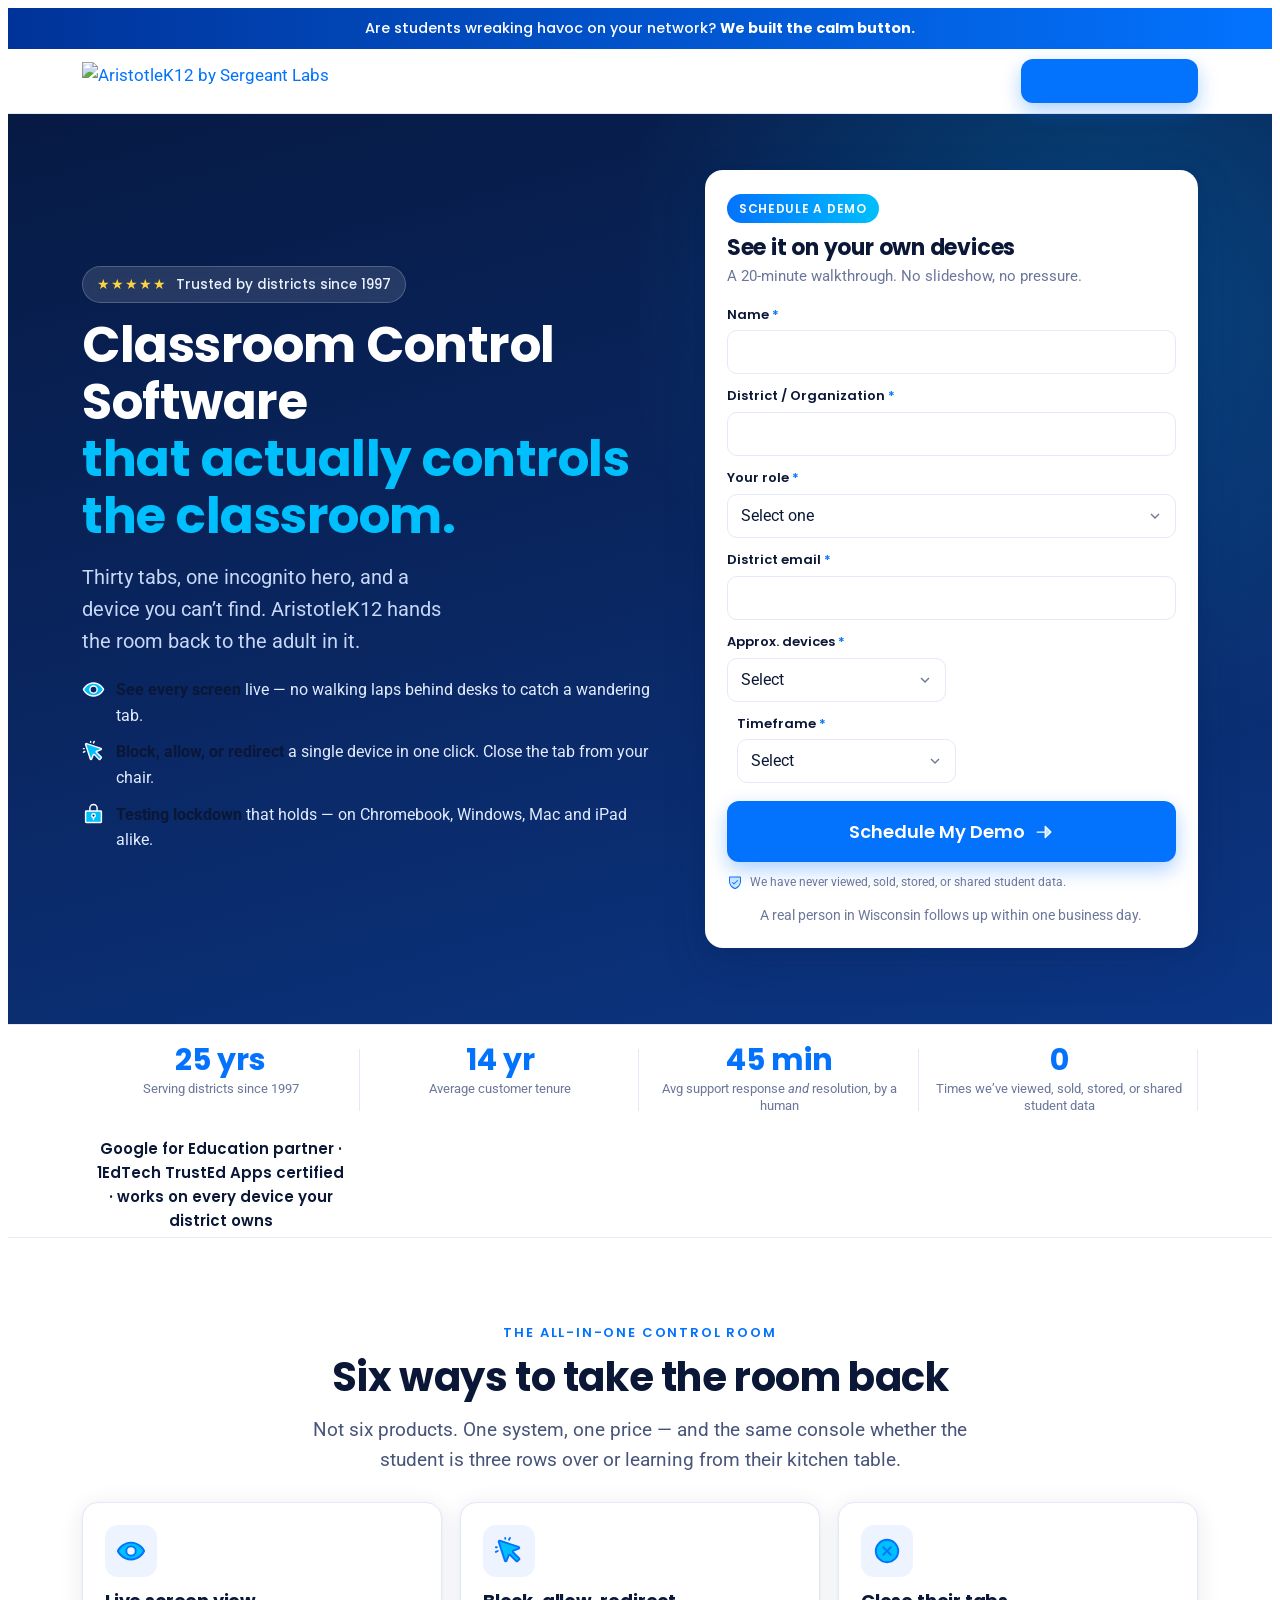
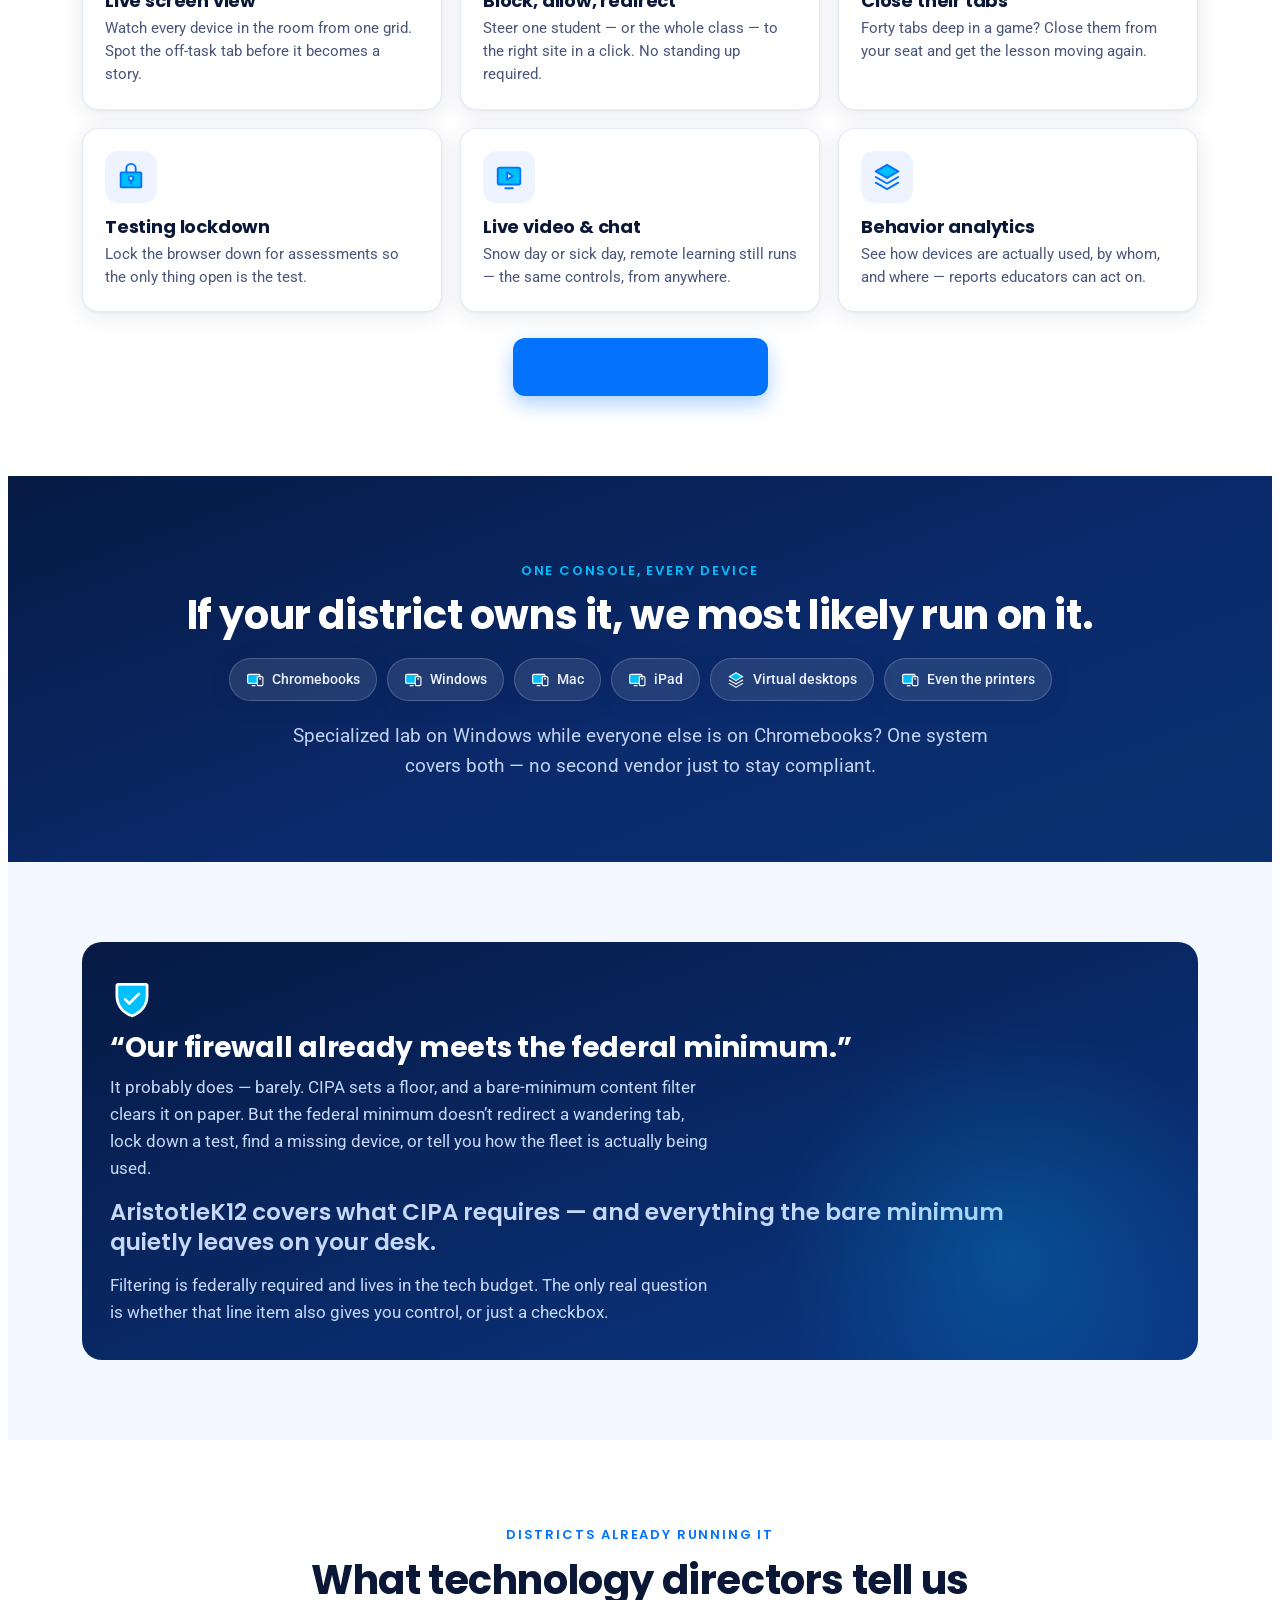
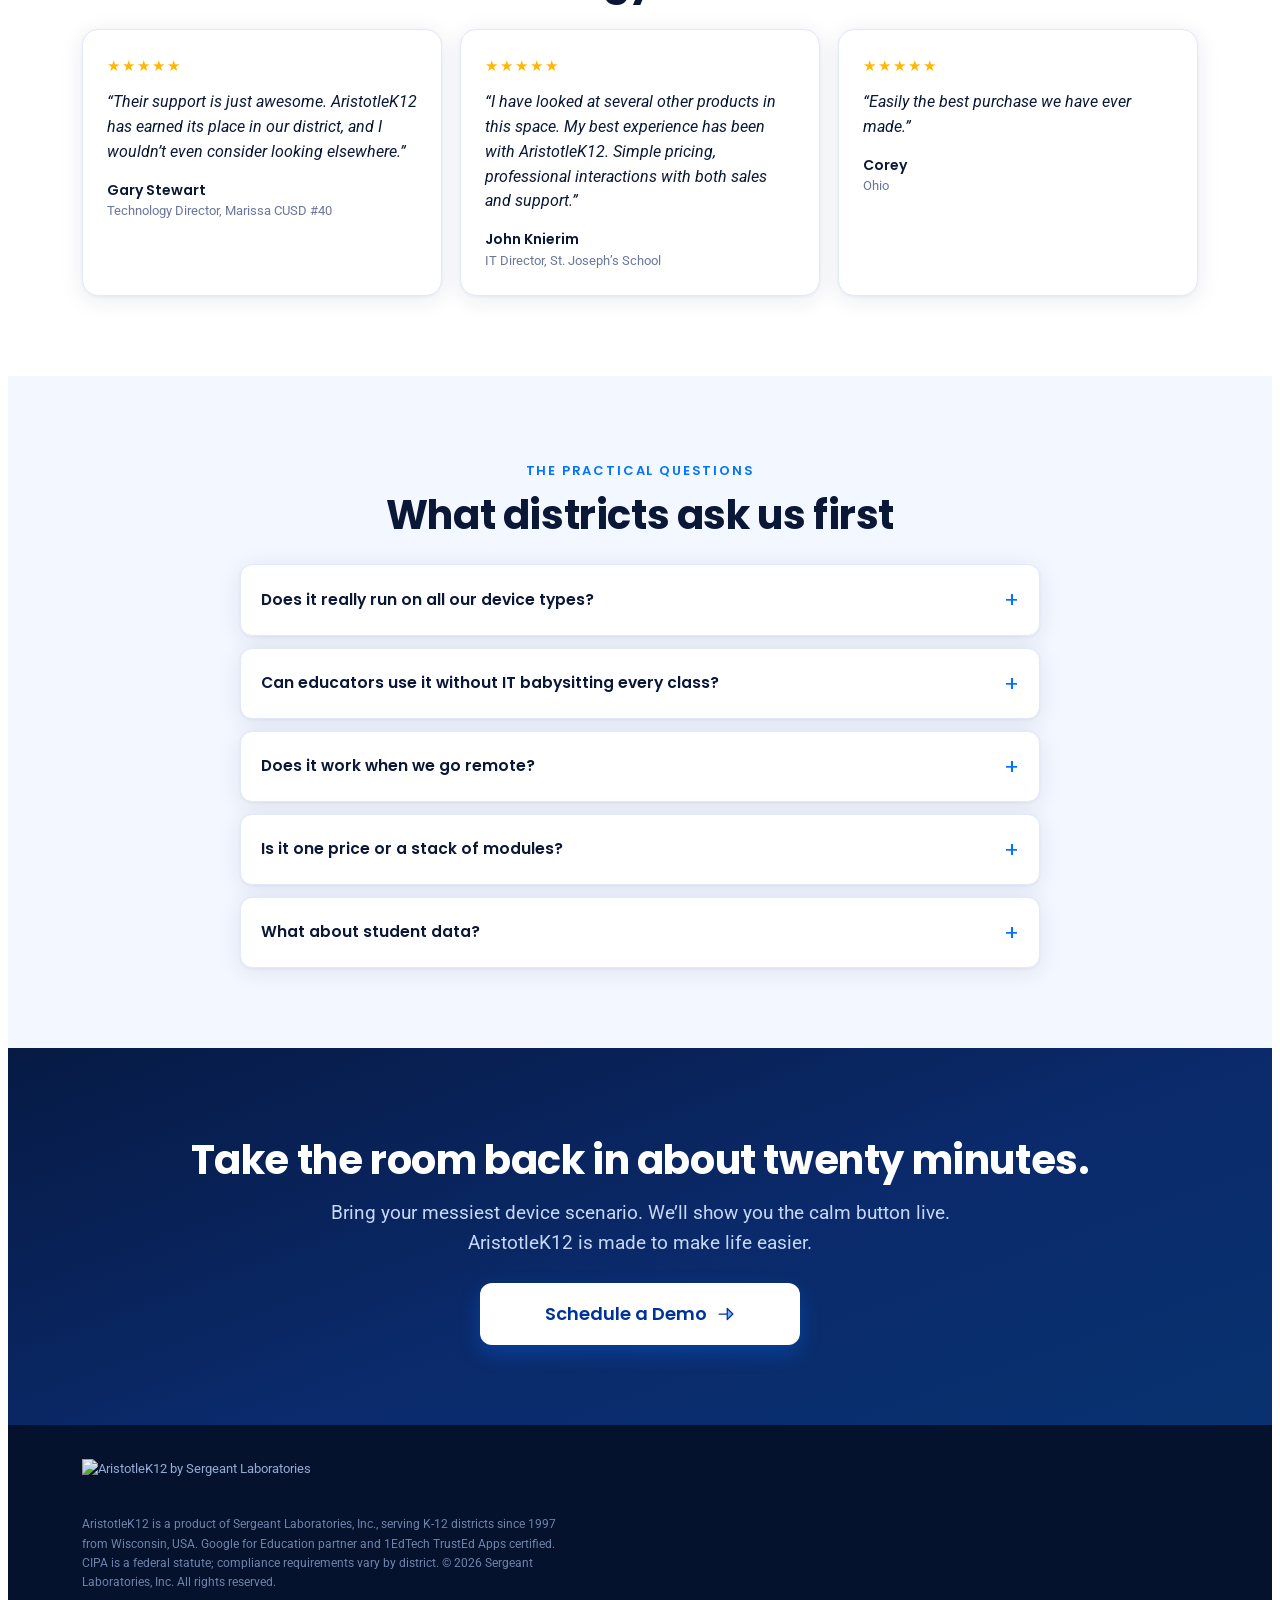
==== classroom-control-software/index.html @ 9d159dea "AristotleK12 Wave-1 demo-gen LP previews (3 pages + shared chassis) Co-Authored-By: Claude Fable 5 <" ====
<!doctype html>
<!--
  AristotleK12 (Sergeant Labs) - LP: /classroom-control-software - build v1 2026-07-12
  Non-brand category page. Keyword: "classroom control software" (~1,900/mo, low comp).
  Shared chassis: ../assets/chassis.css + ../assets/chassis.js
  Liquid-clean (GitHub Pages Jekyll-compatible). ASCII-only.
-->
<html lang="en">
<head>
  <meta charset="utf-8">
  <meta name="viewport" content="width=device-width, initial-scale=1, viewport-fit=cover">
  <title>Classroom Control Software for K-12 Districts | AristotleK12 Demo</title>
  <meta name="description" content="Classroom control software that runs the whole building: live screen view, block, redirect, close tabs, testing lockdown - all in one system. CIPA-ready, works on every device, 45-minute human support. Schedule a demo.">
  <meta name="robots" content="noindex,nofollow">
  <link rel="icon" href="https://www.sgtlabs.com/wp-content/uploads/2022/09/cropped-favicon-192x192.png">
  <meta property="og:title" content="Classroom Control Software That Actually Controls the Classroom.">
  <meta property="og:description" content="Live screen view, redirect, lockdown, and every device in one system. Schedule a demo.">
  <link rel="preconnect" href="https://fonts.googleapis.com">
  <link rel="preconnect" href="https://fonts.gstatic.com" crossorigin>
  <link href="https://fonts.googleapis.com/css2?family=Poppins:wght@500;600;700&family=Roboto:wght@400;500;700&display=swap" rel="stylesheet">
  <link rel="stylesheet" href="../assets/chassis.css">
</head>
<body data-lp-page="classroom-control-software" data-lp-thankyou="/classroom-control-software/thank-you/">
<div class="sgt-lp">

  <div class="promo">Are students wreaking havoc on your network? <strong>We built the calm button.</strong></div>

  <header class="hdr"><div class="wrap hdr__in">
    <a href="../"><img class="hdr__logo" src="https://www.sgtlabs.com/wp-content/uploads/2024/01/25th-Anniversary-Logo-02-1.png" alt="AristotleK12 by Sergeant Labs"></a>
    <a class="btn btn--cta hdr__cta" href="#demo" data-cta="header">Schedule a Demo</a>
  </div></header>

  <!-- HERO -->
  <section class="hero"><div class="wrap hero__grid">
    <div class="hero__copy">
      <span class="trustchip"><span class="stars">&#9733;&#9733;&#9733;&#9733;&#9733;</span> Trusted by districts since 1997</span>
      <h1>Classroom Control Software<br><span class="hl">that actually controls the classroom.</span></h1>
      <p class="hero__sub">Thirty tabs, one incognito hero, and a device you can&rsquo;t find. AristotleK12 hands the room back to the adult in it.</p>
      <ul class="hero__bullets">
        <li><i data-ph="eye" class="ph-white"></i><span><strong>See every screen</strong> live &mdash; no walking laps behind desks to catch a wandering tab.</span></li>
        <li><i data-ph="cursor-click" class="ph-white"></i><span><strong>Block, allow, or redirect</strong> a single device in one click. Close the tab from your chair.</span></li>
        <li><i data-ph="lock-key" class="ph-white"></i><span><strong>Testing lockdown</strong> that holds &mdash; on Chromebook, Windows, Mac and iPad alike.</span></li>
      </ul>
    </div>

    <div class="hero__form">
      <div class="formcard" data-form-card id="demo">
        <span class="formcard__ey">Schedule a demo</span>
        <h3>See it on your own devices</h3>
        <p class="formcard__sub">A 20-minute walkthrough. No slideshow, no pressure.</p>
        <form data-lp-form novalidate>
          <div class="field"><label>Name <span class="req">*</span></label><input name="name" type="text" autocomplete="name" required></div>
          <div class="field"><label>District / Organization <span class="req">*</span></label><input name="district" type="text" autocomplete="organization" required></div>
          <div class="field"><label>Your role <span class="req">*</span></label>
            <select name="role" required>
              <option value="" selected disabled>Select one</option>
              <option>Director of Technology</option>
              <option>Network / Systems Admin</option>
              <option>Principal / Administrator</option>
              <option>Other</option>
            </select></div>
          <div class="field"><label>District email <span class="req">*</span></label><input name="email" type="email" autocomplete="email" required></div>
          <div class="field field--half"><label>Approx. devices <span class="req">*</span></label>
            <select name="device_count" required>
              <option value="" selected disabled>Select</option>
              <option>Under 500</option><option>500 - 2,000</option><option>2,000 - 5,000</option><option>5,000 - 10,000</option><option>10,000+</option>
            </select></div>
          <div class="field field--half"><label>Timeframe <span class="req">*</span></label>
            <select name="timeframe" required>
              <option value="" selected disabled>Select</option>
              <option>Contract expiring soon</option><option>Evaluating now</option><option>Just researching</option>
            </select></div>
          <button type="submit" class="btn btn--cta btn--lg ph-white" data-cta="form-submit">Schedule My Demo <i data-ph="arrow-right"></i></button>
          <p class="form-note"><i data-ph="shield-check" class="ph-quiet"></i><span>We have never viewed, sold, stored, or shared student data.</span></p>
          <p class="form-tel">A real person in Wisconsin follows up within one business day.</p>
        </form>
        <div class="ty" data-ty>
          <div class="ty__badge"><i data-ph="check-circle" class="ph-white"></i></div>
          <h3>You&rsquo;re on the list.</h3>
          <p>We&rsquo;ll reach out within one business day to lock a time that works for your team.</p>
          <div class="ty__cal">
            <h4>Rather grab a slot right now?</h4>
            <p>Pick a time and we&rsquo;ll be there.</p>
            <a class="btn btn--cta btn--lg ph-white" href="https://calendly.com/aristotlek12/demo" target="_blank" rel="noopener" data-cta="calendly-accel">Grab a time now <i data-ph="arrow-right"></i></a>
          </div>
        </div>
      </div>
    </div>
  </div></section>

  <!-- TRUST SPINE -->
  <section class="spine"><div class="wrap"><div class="spine__grid">
    <div class="spine__cell"><div class="spine__num tabnums">25 yrs</div><div class="spine__lab">Serving districts since 1997</div></div>
    <div class="spine__cell"><div class="spine__num tabnums">14 yr</div><div class="spine__lab">Average customer tenure</div></div>
    <div class="spine__cell"><div class="spine__num tabnums">45 min</div><div class="spine__lab">Avg support response <em>and</em> resolution, by a human</div></div>
    <div class="spine__cell"><div class="spine__num tabnums">0</div><div class="spine__lab">Times we&rsquo;ve viewed, sold, stored, or shared student data</div></div>
    <div class="spine__quote">Google for Education partner &middot; 1EdTech TrustEd Apps certified &middot; works on every device your district owns</div>
  </div></div></section>

  <!-- ALL-IN-ONE CONTROL STORY -->
  <section class="section"><div class="wrap">
    <div class="center reveal">
      <span class="eyebrow">The all-in-one control room</span>
      <h2 class="h2">Six ways to take the room back</h2>
      <p class="lead">Not six products. One system, one price &mdash; and the same console whether the student is three rows over or learning from their kitchen table.</p>
    </div>
    <div class="grid grid-3 reveal" style="margin-top:26px">
      <div class="card"><div class="card__chip"><i data-ph="eye" class="ph-duo"></i></div><h3>Live screen view</h3><p>Watch every device in the room from one grid. Spot the off-task tab before it becomes a story.</p></div>
      <div class="card"><div class="card__chip"><i data-ph="cursor-click" class="ph-duo"></i></div><h3>Block, allow, redirect</h3><p>Steer one student &mdash; or the whole class &mdash; to the right site in a click. No standing up required.</p></div>
      <div class="card"><div class="card__chip"><i data-ph="x-circle" class="ph-duo"></i></div><h3>Close their tabs</h3><p>Forty tabs deep in a game? Close them from your seat and get the lesson moving again.</p></div>
      <div class="card"><div class="card__chip"><i data-ph="lock-key" class="ph-duo"></i></div><h3>Testing lockdown</h3><p>Lock the browser down for assessments so the only thing open is the test.</p></div>
      <div class="card"><div class="card__chip"><i data-ph="monitor-play" class="ph-duo"></i></div><h3>Live video &amp; chat</h3><p>Snow day or sick day, remote learning still runs &mdash; the same controls, from anywhere.</p></div>
      <div class="card"><div class="card__chip"><i data-ph="stack" class="ph-duo"></i></div><h3>Behavior analytics</h3><p>See how devices are actually used, by whom, and where &mdash; reports educators can act on.</p></div>
    </div>
    <div class="center" style="margin-top:26px"><a class="btn btn--cta" href="#demo" data-cta="after-features">See the console live <i data-ph="arrow-right"></i></a></div>
  </div></section>

  <!-- DEVICE STRIP -->
  <section class="section section--deep"><div class="wrap center">
    <span class="eyebrow">One console, every device</span>
    <h2 class="h2" style="margin-bottom:20px">If your district owns it, we most likely run on it.</h2>
    <div class="strip reveal">
      <span class="pillx"><i data-ph="devices" class="ph-white"></i>Chromebooks</span>
      <span class="pillx"><i data-ph="devices" class="ph-white"></i>Windows</span>
      <span class="pillx"><i data-ph="devices" class="ph-white"></i>Mac</span>
      <span class="pillx"><i data-ph="devices" class="ph-white"></i>iPad</span>
      <span class="pillx"><i data-ph="stack" class="ph-white"></i>Virtual desktops</span>
      <span class="pillx"><i data-ph="devices" class="ph-white"></i>Even the printers</span>
    </div>
    <p class="lead center" style="margin-top:20px">Specialized lab on Windows while everyone else is on Chromebooks? One system covers both &mdash; no second vendor just to stay compliant.</p>
  </div></section>

  <!-- CIPA REASSURANCE -->
  <section class="section section--tint"><div class="wrap">
    <div class="privacy reveal">
      <i data-ph="shield-check" class="ph-white"></i>
      <h3>&ldquo;Our firewall already meets the federal minimum.&rdquo;</h3>
      <p>It probably does &mdash; barely. CIPA sets a floor, and a bare-minimum content filter clears it on paper. But the federal minimum doesn&rsquo;t redirect a wandering tab, lock down a test, find a missing device, or tell you how the fleet is actually being used.</p>
      <p class="privacy__pledge" style="margin-top:16px">AristotleK12 covers what CIPA requires &mdash; and everything the bare minimum quietly leaves on your desk.</p>
      <p style="margin-top:14px">Filtering is federally required and lives in the tech budget. The only real question is whether that line item also gives you control, or just a checkbox.</p>
    </div>
  </div></section>

  <!-- TESTIMONIALS -->
  <section class="section"><div class="wrap">
    <div class="center reveal"><span class="eyebrow">Districts already running it</span><h2 class="h2">What technology directors tell us</h2></div>
    <div class="grid grid-3 reveal" style="margin-top:26px">
      <div class="quote"><div class="stars">&#9733;&#9733;&#9733;&#9733;&#9733;</div><p>&ldquo;Their support is just awesome. AristotleK12 has earned its place in our district, and I wouldn&rsquo;t even consider looking elsewhere.&rdquo;</p><div class="quote__who">Gary Stewart</div><div class="quote__role">Technology Director, Marissa CUSD #40</div></div>
      <div class="quote"><div class="stars">&#9733;&#9733;&#9733;&#9733;&#9733;</div><p>&ldquo;I have looked at several other products in this space. My best experience has been with AristotleK12. Simple pricing, professional interactions with both sales and support.&rdquo;</p><div class="quote__who">John Knierim</div><div class="quote__role">IT Director, St. Joseph&rsquo;s School</div></div>
      <div class="quote"><div class="stars">&#9733;&#9733;&#9733;&#9733;&#9733;</div><p>&ldquo;Easily the best purchase we have ever made.&rdquo;</p><div class="quote__who">Corey</div><div class="quote__role">Ohio</div></div>
    </div>
  </div></section>

  <!-- FAQ -->
  <section class="section section--tint"><div class="wrap">
    <div class="center reveal"><span class="eyebrow">The practical questions</span><h2 class="h2">What districts ask us first</h2></div>
    <div class="faq reveal" style="margin-top:26px">
      <details><summary>Does it really run on all our device types?</summary><p>Chromebooks, Windows, Mac, iPad, virtual desktops &mdash; and networked printers. Mixed fleets are the norm for us, not the exception.</p></details>
      <details><summary>Can educators use it without IT babysitting every class?</summary><p>Yes. The classroom console is built for the adult in the room: live view, redirect, close tabs and lockdown are one click each. IT sets it up once; educators drive it daily.</p></details>
      <details><summary>Does it work when we go remote?</summary><p>It does. Live video and chat plus the same controls follow the device home &mdash; on campus or at the kitchen table.</p></details>
      <details><summary>Is it one price or a stack of modules?</summary><p>One price. Filtering, classroom control, geolocation and analytics are included, and updates and new features are added at no charge.</p></details>
      <details><summary>What about student data?</summary><p>In 25 years we have never viewed, sold, stored, or shared student data. We sign the strictest state Data Privacy Agreements and have no ad-tech parent company.</p></details>
    </div>
  </div></section>

  <!-- FINAL CTA -->
  <section class="section section--deep finalcta"><div class="wrap">
    <h2 class="h2">Take the room back in about twenty minutes.</h2>
    <p class="lead">Bring your messiest device scenario. We&rsquo;ll show you the calm button live. AristotleK12 is made to make life easier.</p>
    <a class="btn btn--cta btn--lg ph-white" style="max-width:320px;margin:0 auto" href="#demo" data-cta="final">Schedule a Demo <i data-ph="arrow-right"></i></a>
  </div></section>

  <footer class="foot"><div class="wrap foot__grid">
    <img src="https://www.sgtlabs.com/wp-content/uploads/2024/01/25th-Anniversary-Logo-02-1.png" alt="AristotleK12 by Sergeant Laboratories">
    <div class="foot__legal">AristotleK12 is a product of Sergeant Laboratories, Inc., serving K-12 districts since 1997 from Wisconsin, USA. Google for Education partner and 1EdTech TrustEd Apps certified. CIPA is a federal statute; compliance requirements vary by district. &copy; 2026 Sergeant Laboratories, Inc. All rights reserved.</div>
  </div></footer>

  <div class="stick">
    <a class="btn btn--cta ph-white" href="#demo" data-cta="sticky">Schedule a Demo <i data-ph="arrow-right"></i></a>
  </div>

</div>
<script src="../assets/chassis.js"></script>
</body>
</html>
---- assets/chassis.css ----
/* ============================================================
   AristotleK12 (Sergeant Labs) - SHARED LP CHASSIS - build v1 2026-07-12
   One design system, cloned across all demo-gen LPs. Blue-forward,
   Poppins + Roboto, humorous Sage tone. Wave-2 clones reuse this file
   verbatim - only the page HTML changes.
   ASCII-clean: all glyphs are HTML entities in markup; no raw non-ASCII here.
   ============================================================ */

:root{
  --blue:#0373fe;          /* primary - the ONE CTA color */
  --blue-deep:#003399;     /* CTA hover / deep accents */
  --cyan:#00bffd;          /* accent (duotone fill, highlights) */
  --ink:#0b1736;           /* headings / dark text */
  --ink-soft:#48547a;      /* body text */
  --ink-mute:#6b769a;      /* captions */
  --line:#e3e9f6;          /* hairlines */
  --bg:#ffffff;
  --tint:#f3f7ff;          /* soft blue section bg */
  --tint-2:#eef4ff;
  --good:#16a34a;          /* comparison yes */
  --bad:#c0475c;           /* comparison no (muted) */
  --shadow-card:0 4px 24px rgba(9,32,86,.09), 0 1px 3px rgba(9,32,86,.05);
  --shadow-hi:0 16px 44px rgba(9,32,86,.18), 0 4px 12px rgba(9,32,86,.10);
  --radius:16px;
  --maxw:1160px;
  --font-h:"Poppins",-apple-system,BlinkMacSystemFont,"Segoe UI",sans-serif;
  --font-b:"Roboto",-apple-system,BlinkMacSystemFont,"Segoe UI",sans-serif;
}

.sgt-lp *{box-sizing:border-box;margin:0;padding:0}
.sgt-lp{
  font-family:var(--font-b);color:var(--ink-soft);background:var(--bg);
  line-height:1.6;-webkit-font-smoothing:antialiased;font-size:17px;
  overflow-x:hidden;
}
.sgt-lp img{max-width:100%;display:block}
.sgt-lp h1,.sgt-lp h2,.sgt-lp h3,.sgt-lp h4{font-family:var(--font-h);color:var(--ink);line-height:1.14;font-weight:700;letter-spacing:-.01em}
.sgt-lp a{color:var(--blue);text-decoration:none}
.sgt-lp strong{color:var(--ink);font-weight:700}
.wrap{max-width:var(--maxw);margin:0 auto;padding:0 22px}
.section{padding:68px 0}
.section--tint{background:var(--tint)}
.section--deep{background:linear-gradient(160deg,#061a44,#0b2a6b 55%,#08326f);color:#dfe8ff}
.section--deep h2,.section--deep h3{color:#fff}
.eyebrow{font-family:var(--font-h);font-weight:600;font-size:13px;letter-spacing:.14em;text-transform:uppercase;color:var(--blue)}
.section--deep .eyebrow{color:var(--cyan)}
.h2{font-size:clamp(26px,4vw,40px);margin:10px 0 14px}
.lead{font-size:clamp(16px,2vw,19px);color:var(--ink-soft);max-width:64ch}
.section--deep .lead{color:#c3d3f2}
.center{text-align:center}
.center .lead{margin-left:auto;margin-right:auto}
.tabnums{font-variant-numeric:tabular-nums}

/* ---------- Phosphor duotone icon system ---------- */
.ph{display:inline-flex;align-items:center;justify-content:center;flex:0 0 auto;width:1em;height:1em;line-height:0;vertical-align:middle}
.ph svg{width:100%;height:100%;display:block}
.ph-duo{color:var(--blue)}
.ph-duo svg path[opacity]{opacity:1;fill:var(--cyan)}
.ph-quiet{color:var(--blue)}
.ph-quiet svg path[opacity]{opacity:.18}
.ph-white{color:#fff}
.ph-white svg path[opacity]{opacity:1;fill:var(--cyan)}
.ph-good{color:var(--good)}.ph-good svg path[opacity]{opacity:.2;fill:var(--good)}
.ph-bad{color:var(--bad)}.ph-bad svg path[opacity]{opacity:.2;fill:var(--bad)}

/* ---------- Buttons (single CTA color) ---------- */
.btn{display:inline-flex;align-items:center;justify-content:center;gap:9px;
  font-family:var(--font-h);font-weight:600;font-size:17px;cursor:pointer;
  border:0;border-radius:12px;padding:15px 26px;text-align:center;
  transition:transform .12s ease,box-shadow .12s ease,background .15s ease;
  touch-action:manipulation;-webkit-tap-highlight-color:transparent}
.btn .ph{width:20px;height:20px}
.btn--cta{background:var(--blue);color:#fff;box-shadow:0 8px 20px rgba(3,115,254,.32)}
.btn--cta:hover{background:var(--blue-deep);box-shadow:0 12px 26px rgba(0,51,153,.34)}
.btn--cta.ph-white svg path[opacity]{fill:#bfe0ff}
.btn--ghost{background:#fff;color:var(--blue);border:1.5px solid var(--line)}
.btn--ghost:hover{border-color:var(--blue)}
.btn--lg{padding:17px 30px;font-size:18px;width:100%}
.btn:active{transform:scale(.975)}
.btn:focus-visible,a:focus-visible,button:focus-visible,input:focus-visible,select:focus-visible,summary:focus-visible{
  outline:3px solid var(--blue);outline-offset:3px}

/* ---------- Header ---------- */
.hdr{position:sticky;top:0;z-index:40;background:rgba(255,255,255,.86);
  backdrop-filter:blur(12px) saturate(150%);border-bottom:1px solid var(--line)}
.hdr__in{display:flex;align-items:center;justify-content:space-between;height:64px}
.hdr__logo{height:38px;width:auto}
.hdr__cta{font-size:15px;padding:10px 18px}
@media(max-width:640px){.hdr__cta{padding:9px 14px;font-size:14px}.hdr__logo{height:32px}}

/* ---------- Promo banner ---------- */
.promo{background:linear-gradient(90deg,var(--blue-deep),var(--blue));color:#fff;
  text-align:center;font-size:14.5px;font-weight:500;padding:9px 16px;font-family:var(--font-h)}
.promo strong{color:#fff}

/* ---------- Hero ---------- */
.hero{background:linear-gradient(165deg,#061a44 0%,#0a2660 48%,#0b3684 100%);
  color:#e8f0ff;position:relative;overflow:hidden;padding:44px 0 60px}
.hero::after{content:"";position:absolute;right:-10%;top:-30%;width:60%;height:120%;
  background:radial-gradient(circle at 60% 40%,rgba(0,191,253,.22),transparent 60%);pointer-events:none}
.hero__grid{display:flex;flex-direction:column;gap:24px;position:relative;z-index:2}
.hero__copy h1{color:#fff;font-size:clamp(29px,5.1vw,50px);margin:14px 0 16px}
.hero__copy h1 .hl{color:var(--cyan)}
.hero__sub{color:#c7d8f7;font-size:clamp(16px,2.2vw,20px);max-width:34ch}
.hero__bullets{list-style:none;margin:20px 0 0;display:grid;gap:11px}
.hero__bullets li{display:flex;gap:11px;align-items:flex-start;color:#e2ecff;font-size:16px}
.hero__bullets .ph{width:23px;height:23px;margin-top:1px}
.trustchip{display:inline-flex;align-items:center;gap:9px;background:rgba(255,255,255,.12);
  border:1px solid rgba(255,255,255,.2);border-radius:999px;padding:7px 14px;
  font-size:13.5px;color:#eaf2ff;font-family:var(--font-h);font-weight:500;backdrop-filter:blur(6px)}
.trustchip .stars{color:#ffd23f;letter-spacing:1px}

/* Form card */
.formcard{background:#fff;border-radius:18px;box-shadow:var(--shadow-hi);
  padding:24px 22px 22px;color:var(--ink-soft)}
.formcard__ey{display:inline-block;background:linear-gradient(90deg,var(--blue),var(--cyan));
  color:#fff;font-family:var(--font-h);font-weight:600;font-size:12px;letter-spacing:.06em;
  text-transform:uppercase;padding:5px 12px;border-radius:999px;margin-bottom:12px}
.formcard h3{font-size:22px;margin-bottom:5px}
.formcard__sub{font-size:14.5px;color:var(--ink-mute);margin-bottom:16px}
.field{margin-bottom:12px}
.field label{display:block;font-size:13px;font-weight:600;color:var(--ink);margin-bottom:5px;font-family:var(--font-h)}
.field .req{color:var(--blue)}
.field input,.field select{width:100%;font-family:var(--font-b);font-size:15.5px;color:var(--ink);
  border:1.5px solid var(--line);border-radius:10px;padding:12px 13px;background:#fff;transition:border-color .15s}
.field input:focus,.field select:focus{border-color:var(--blue);outline:none}
.field select{appearance:none;background-image:url("data:image/svg+xml;utf8,<svg xmlns='http://www.w3.org/2000/svg' width='16' height='16' viewBox='0 0 24 24' fill='none' stroke='%236b769a' stroke-width='2'><path d='M6 9l6 6 6-6'/></svg>");
  background-repeat:no-repeat;background-position:right 12px center;padding-right:36px}
.field--half{display:inline-block;width:calc(50% - 5px)}
.field--half+.field--half{margin-left:10px}
.field-err{border-color:var(--bad) !important}
.form-note{font-size:12px;color:var(--ink-mute);margin-top:11px;display:flex;gap:7px;align-items:flex-start;text-align:left}
.form-note .ph{width:16px;height:16px;margin-top:1px}
.formcard .btn--lg{margin-top:6px}
.form-tel{text-align:center;font-size:13.5px;color:var(--ink-mute);margin-top:12px}

/* Thank-you inline state */
.ty{display:none;text-align:center;padding:8px 4px 6px}
.ty.is-on{display:block;animation:tyIn .4s ease}
@keyframes tyIn{from{opacity:0;transform:translateY(8px)}to{opacity:1;transform:none}}
.ty__badge{width:60px;height:60px;margin:2px auto 14px;border-radius:50%;
  background:linear-gradient(135deg,var(--blue),var(--cyan));display:flex;align-items:center;justify-content:center}
.ty__badge .ph{width:34px;height:34px;color:#fff}
.ty h3{font-size:22px;margin-bottom:8px}
.ty p{font-size:15px;color:var(--ink-soft);max-width:38ch;margin:0 auto 14px}
.ty__cal{background:var(--tint);border:1px solid var(--line);border-radius:14px;padding:16px;margin-top:6px}
.ty__cal h4{font-size:15px;margin-bottom:4px}
.ty__cal p{font-size:13.5px;margin-bottom:12px}

/* ---------- Trust spine strip ---------- */
.spine{background:#fff;border-top:1px solid var(--line);border-bottom:1px solid var(--line)}
.spine__grid{display:grid;grid-template-columns:repeat(2,1fr);gap:2px;text-align:center}
.spine__cell{padding:20px 12px;position:relative}
.spine__num{font-family:var(--font-h);font-weight:700;color:var(--blue);font-size:clamp(22px,3vw,30px);line-height:1}
.spine__lab{font-size:12.5px;color:var(--ink-mute);margin-top:6px;line-height:1.35}
.spine__quote{grid-column:1/-1;padding:16px 12px 4px;color:var(--ink);font-family:var(--font-h);
  font-weight:600;font-size:15px;background:var(--tint)}

/* ---------- Card grids ---------- */
.grid{display:grid;gap:18px}
.grid-2{grid-template-columns:1fr}
.grid-3{grid-template-columns:1fr}
.grid-4{grid-template-columns:1fr 1fr}
.card{background:#fff;border:1px solid var(--line);border-radius:var(--radius);padding:22px;
  box-shadow:var(--shadow-card);transition:transform .16s ease,box-shadow .16s ease}
.card:hover{transform:translateY(-4px);box-shadow:var(--shadow-hi)}
.card__chip{width:52px;height:52px;border-radius:13px;background:var(--tint-2);
  display:flex;align-items:center;justify-content:center;margin-bottom:14px}
.card__chip .ph{width:30px;height:30px}
.card h3{font-size:18px;margin-bottom:6px}
.card p{font-size:14.5px;color:var(--ink-soft)}

/* ---------- Comparison table ---------- */
.cmp{background:#fff;border:1px solid var(--line);border-radius:var(--radius);overflow:hidden;box-shadow:var(--shadow-card)}
.cmp__scroll{overflow-x:auto}
.cmp table{width:100%;border-collapse:collapse;min-width:560px}
.cmp th,.cmp td{padding:15px 16px;text-align:left;border-bottom:1px solid var(--line);font-size:14.5px;vertical-align:top}
.cmp thead th{font-family:var(--font-h);font-size:14px;background:var(--tint);color:var(--ink)}
.cmp thead th:nth-child(2){background:linear-gradient(160deg,#0a2660,#0b3684);color:#fff;text-align:center}
.cmp thead th:nth-child(3){text-align:center;color:var(--ink-mute)}
.cmp tbody td:first-child{font-weight:600;color:var(--ink);font-family:var(--font-h);font-size:13.5px;width:26%}
.cmp td.us{background:rgba(3,115,254,.05);text-align:center}
.cmp td.them{text-align:center;color:var(--ink-mute)}
.cmp .rowlab{font-weight:600}
.cmp td .ph{width:20px;height:20px;margin-right:5px}
.cmp__foot{padding:14px 16px;background:var(--tint);font-size:12.5px;color:var(--ink-mute)}

/* ---------- Privacy contrast band ---------- */
.privacy{background:linear-gradient(160deg,#061a44,#0b3684);color:#e8f0ff;border-radius:20px;padding:34px 28px;position:relative;overflow:hidden}
.privacy::after{content:"";position:absolute;right:-6%;bottom:-40%;width:46%;height:130%;background:radial-gradient(circle,rgba(0,191,253,.22),transparent 62%)}
.privacy .ph{width:44px;height:44px}
.privacy h3{color:#fff;font-size:clamp(21px,3vw,28px);margin:12px 0 10px;position:relative}
.privacy p{color:#c7d8f7;position:relative;max-width:60ch}
.privacy__pledge{font-family:var(--font-h);font-weight:600;color:#fff;font-size:clamp(18px,2.6vw,23px);line-height:1.3}

/* ---------- Steps ---------- */
.steps{display:grid;gap:18px;grid-template-columns:1fr;counter-reset:step}
.step{background:#fff;border:1px solid var(--line);border-radius:var(--radius);padding:22px 22px 22px 22px;box-shadow:var(--shadow-card);position:relative}
.step__n{width:40px;height:40px;border-radius:50%;background:linear-gradient(135deg,var(--blue),var(--cyan));
  color:#fff;font-family:var(--font-h);font-weight:700;display:flex;align-items:center;justify-content:center;
  font-size:18px;margin-bottom:13px;box-shadow:0 6px 16px rgba(3,115,254,.32)}
.step h3{font-size:17px;margin-bottom:6px}
.step p{font-size:14.5px}

/* ---------- Video placeholder ---------- */
.videoblk{border-radius:var(--radius);overflow:hidden;box-shadow:var(--shadow-hi);
  background:linear-gradient(150deg,#0a2660,#0b3684);position:relative;aspect-ratio:16/9;
  display:flex;align-items:center;justify-content:center;text-align:center;color:#dfe8ff}
.videoblk::before{content:"";position:absolute;inset:0;
  background:radial-gradient(circle at 50% 42%,rgba(0,191,253,.20),transparent 60%)}
.videoblk__inner{position:relative;z-index:2;padding:24px}
.videoblk__play{width:76px;height:76px;border-radius:50%;background:rgba(255,255,255,.94);
  display:flex;align-items:center;justify-content:center;margin:0 auto 16px;box-shadow:0 10px 30px rgba(0,0,0,.3);cursor:pointer;transition:transform .15s}
.videoblk__play:hover{transform:scale(1.06)}
.videoblk__play .tri{width:0;height:0;border-left:22px solid var(--blue);border-top:14px solid transparent;border-bottom:14px solid transparent;margin-left:5px}
.videoblk__t{font-family:var(--font-h);font-weight:600;color:#fff;font-size:19px}
.videoblk__s{font-size:13px;color:#a7c0ee;margin-top:6px}
.placeholder-tag{display:inline-block;background:rgba(255,255,255,.14);border:1px dashed rgba(255,255,255,.4);
  border-radius:999px;padding:4px 12px;font-size:11.5px;letter-spacing:.05em;text-transform:uppercase;color:#cfe0ff;margin-top:14px}

/* ---------- Annotated dashboard placeholder ---------- */
.shot{background:#fff;border:1px solid var(--line);border-radius:var(--radius);box-shadow:var(--shadow-hi);overflow:hidden}
.shot__bar{display:flex;align-items:center;gap:6px;padding:11px 14px;background:var(--tint);border-bottom:1px solid var(--line)}
.shot__dot{width:11px;height:11px;border-radius:50%;background:#cdd7ee}
.shot__url{margin-left:10px;font-size:12px;color:var(--ink-mute);font-family:var(--font-b)}
.shot__body{position:relative;background:linear-gradient(160deg,#f6f9ff,#eaf1ff);min-height:340px;padding:20px}
.shot__mock{display:grid;grid-template-columns:150px 1fr;gap:14px;height:100%}
.shot__side{background:#fff;border:1px solid var(--line);border-radius:12px;padding:12px;display:grid;gap:9px;align-content:start}
.shot__sideitem{height:11px;border-radius:5px;background:var(--tint-2)}
.shot__sideitem.on{background:linear-gradient(90deg,var(--blue),var(--cyan))}
.shot__main{display:grid;gap:12px;align-content:start}
.shot__tiles{display:grid;grid-template-columns:repeat(3,1fr);gap:12px}
.shot__tile{background:#fff;border:1px solid var(--line);border-radius:12px;padding:14px;min-height:74px;display:grid;gap:8px;align-content:start}
.shot__tile b{font-family:var(--font-h);color:var(--blue);font-size:22px}
.shot__tile span{font-size:11px;color:var(--ink-mute)}
.shot__row{background:#fff;border:1px solid var(--line);border-radius:12px;height:120px}
.pin{position:absolute;display:inline-flex;align-items:center;gap:8px}
.pin__n{width:26px;height:26px;border-radius:50%;background:var(--blue);color:#fff;font-family:var(--font-h);
  font-weight:700;font-size:13px;display:flex;align-items:center;justify-content:center;box-shadow:0 4px 12px rgba(3,115,254,.4);flex:0 0 auto}
.pin__t{background:#fff;border:1px solid var(--line);border-radius:8px;padding:5px 10px;font-size:12px;font-weight:600;color:var(--ink);box-shadow:var(--shadow-card);white-space:nowrap}
.shot__legend{display:grid;gap:8px;margin-top:16px}
.shot__legend li{list-style:none;display:flex;gap:10px;align-items:flex-start;font-size:14px;color:var(--ink-soft)}
.shot__legend .pin__n{width:24px;height:24px;font-size:12px}

/* ---------- Testimonials ---------- */
.quote{background:#fff;border:1px solid var(--line);border-radius:var(--radius);padding:24px;box-shadow:var(--shadow-card)}
.quote .stars{color:#ffb703;letter-spacing:2px;font-size:15px}
.quote p{font-size:15.5px;color:var(--ink);margin:12px 0 14px;font-style:italic}
.quote__who{font-family:var(--font-h);font-weight:600;color:var(--ink);font-size:14px}
.quote__role{font-size:12.5px;color:var(--ink-mute)}

/* ---------- Device / feature strip ---------- */
.strip{display:flex;flex-wrap:wrap;gap:10px;justify-content:center}
.pillx{display:inline-flex;align-items:center;gap:8px;background:#fff;border:1px solid var(--line);
  border-radius:999px;padding:9px 16px;font-size:14px;font-weight:500;color:var(--ink);box-shadow:var(--shadow-card)}
.pillx .ph{width:18px;height:18px}
.section--deep .pillx{background:rgba(255,255,255,.1);border-color:rgba(255,255,255,.2);color:#eaf2ff}

/* ---------- FAQ ---------- */
.faq{max-width:800px;margin:0 auto;display:grid;gap:12px}
.faq details{background:#fff;border:1px solid var(--line);border-radius:12px;box-shadow:var(--shadow-card);overflow:hidden}
.faq summary{cursor:pointer;padding:17px 20px;font-family:var(--font-h);font-weight:600;color:var(--ink);
  font-size:15.5px;list-style:none;display:flex;justify-content:space-between;align-items:center;gap:14px}
.faq summary::-webkit-details-marker{display:none}
.faq summary::after{content:"+";font-size:22px;color:var(--blue);font-weight:400;flex:0 0 auto}
.faq details[open] summary::after{content:"\2013"}
.faq details[open] summary{color:var(--blue)}
.faq p{padding:0 20px 18px;font-size:14.5px;color:var(--ink-soft)}

/* ---------- Final CTA ---------- */
.finalcta{text-align:center}
.finalcta h2{color:#fff}
.finalcta .lead{color:#c7d8f7;margin:12px auto 24px}
.finalcta .btn--cta{background:#fff;color:var(--blue-deep)}
.finalcta .btn--cta:hover{background:#eaf2ff}
.finalcta .btn--cta.ph-white svg path[opacity]{fill:#7fb4ff}
.finalcta .btn--cta{color:var(--blue-deep)}

/* ---------- Footer ---------- */
.foot{background:#04122e;color:#9db4dd;padding:34px 0;font-size:13px}
.foot__grid{display:flex;flex-direction:column;gap:16px}
.foot img{height:40px;opacity:.95}
.foot__legal{font-size:12px;color:#6f83aa;max-width:70ch;line-height:1.6}
.foot a{color:#c6d6f4}

/* ---------- Sticky mobile CTA ---------- */
.stick{position:fixed;left:0;right:0;bottom:0;z-index:60;display:none;
  background:rgba(255,255,255,.9);backdrop-filter:blur(14px) saturate(160%);
  border-top:1px solid var(--line);padding:10px 14px calc(10px + env(safe-area-inset-bottom));
  gap:10px}
.stick .btn{flex:1;padding:13px 10px;font-size:15px}
.stick .btn--ghost{flex:0 0 46px;padding:13px 0}
body.modal-open .stick{display:none}

/* ---------- Scroll reveal ---------- */
.reveal{opacity:0;transform:translateY(14px);transition:opacity .55s ease,transform .55s ease}
.reveal.in{opacity:1;transform:none}

/* ============================================================
   RESPONSIVE
   ============================================================ */
@media(min-width:720px){
  .grid-3{grid-template-columns:repeat(3,1fr)}
  .grid-4{grid-template-columns:repeat(4,1fr)}
  .grid-2{grid-template-columns:1fr 1fr}
  .spine__grid{grid-template-columns:repeat(4,1fr)}
  .spine__cell:not(:last-child)::after{content:"";position:absolute;right:0;top:22%;height:56%;width:1px;background:var(--line)}
  .spine__quote{grid-column:auto;background:transparent;padding-top:0}
  .steps{grid-template-columns:repeat(3,1fr)}
  .section{padding:80px 0}
}
@media(min-width:940px){
  .hero{padding:56px 0 76px}
  .hero__grid{display:grid;grid-template-columns:1.08fr .92fr;align-items:center;gap:44px}
  .formcard{align-self:center}
  .field--half{width:calc(50% - 5px)}
}
/* MOBILE: form card ABOVE hero copy (WON test: +37% CVR, US Turf 2026) */
@media(max-width:939px){
  .hero__form{order:-1}
  .hero__copy{order:1}
  .stick{display:flex}
  .sgt-lp{padding-bottom:70px}
  .field--half{width:100%;display:block}
  .field--half+.field--half{margin-left:0}
}

@media(prefers-reduced-motion:reduce){
  .sgt-lp *,.reveal{transition:none !important;animation:none !important}
  .reveal{opacity:1;transform:none}
}
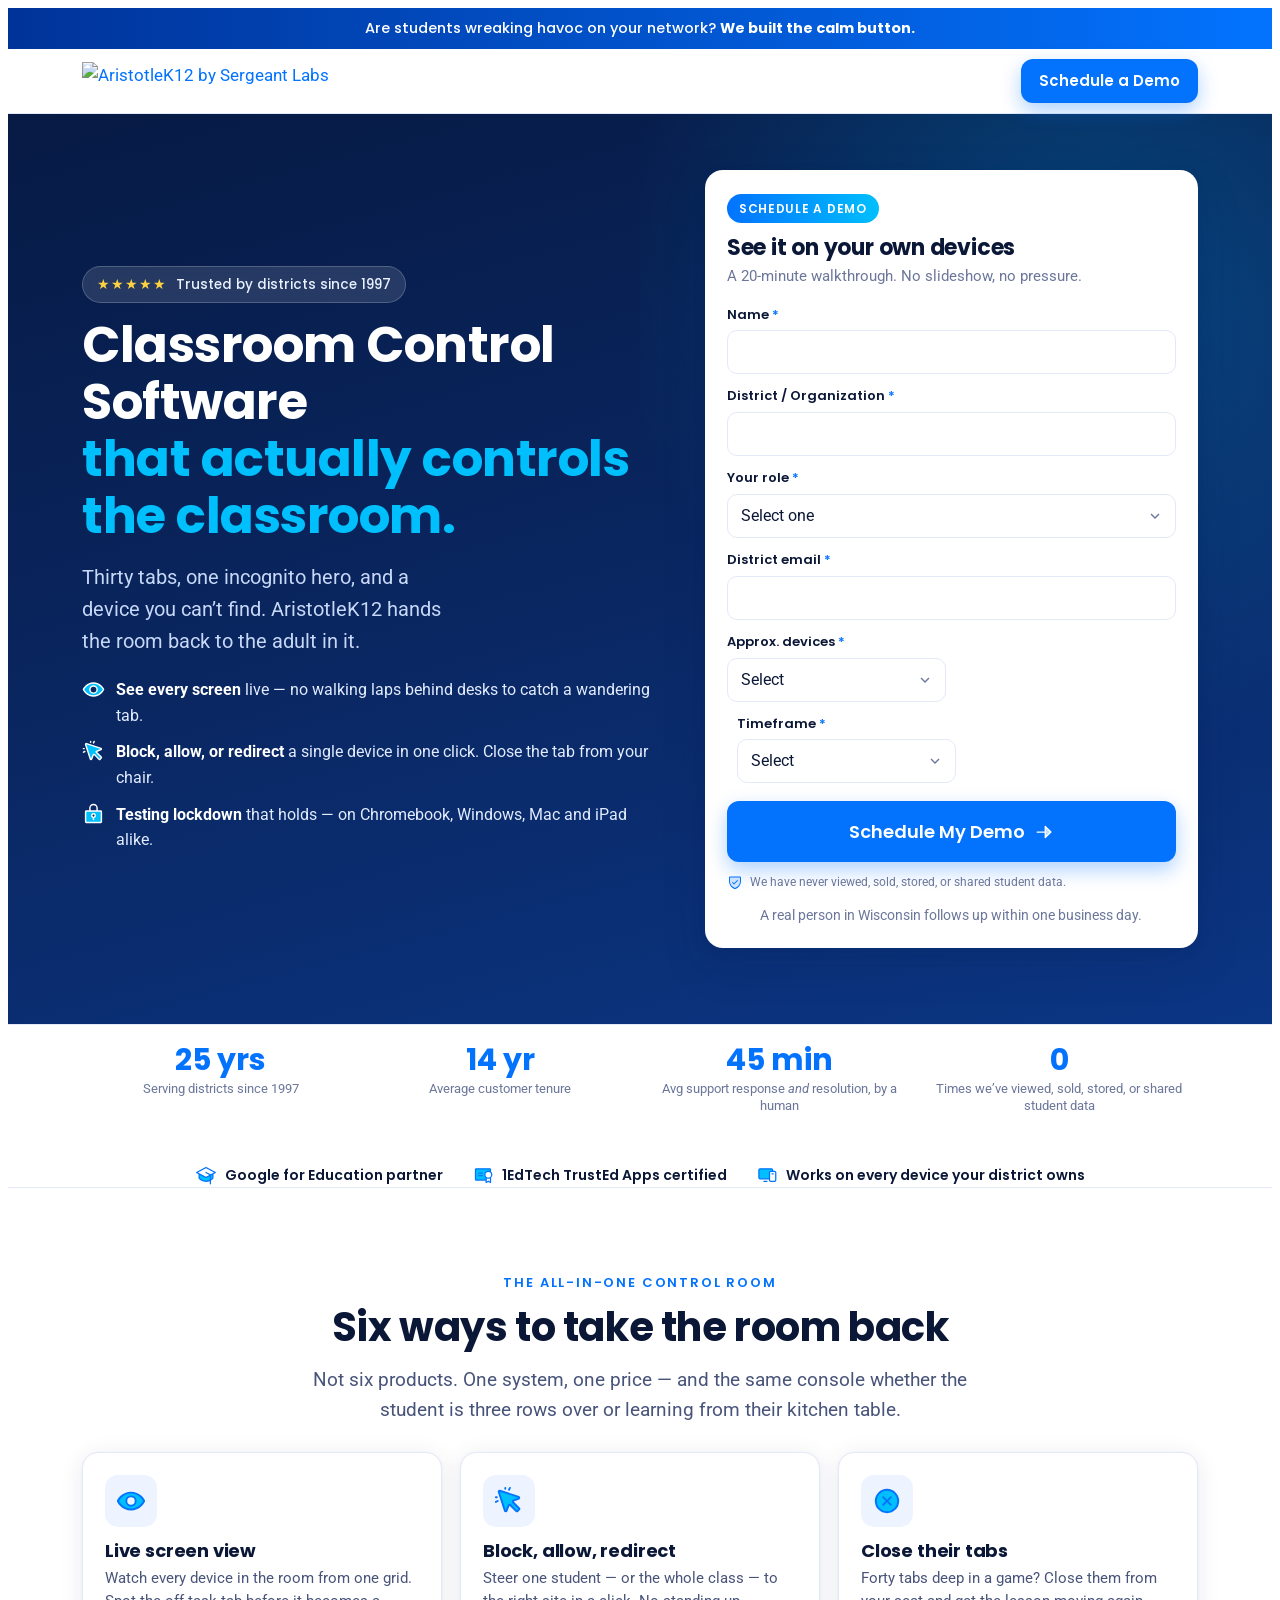
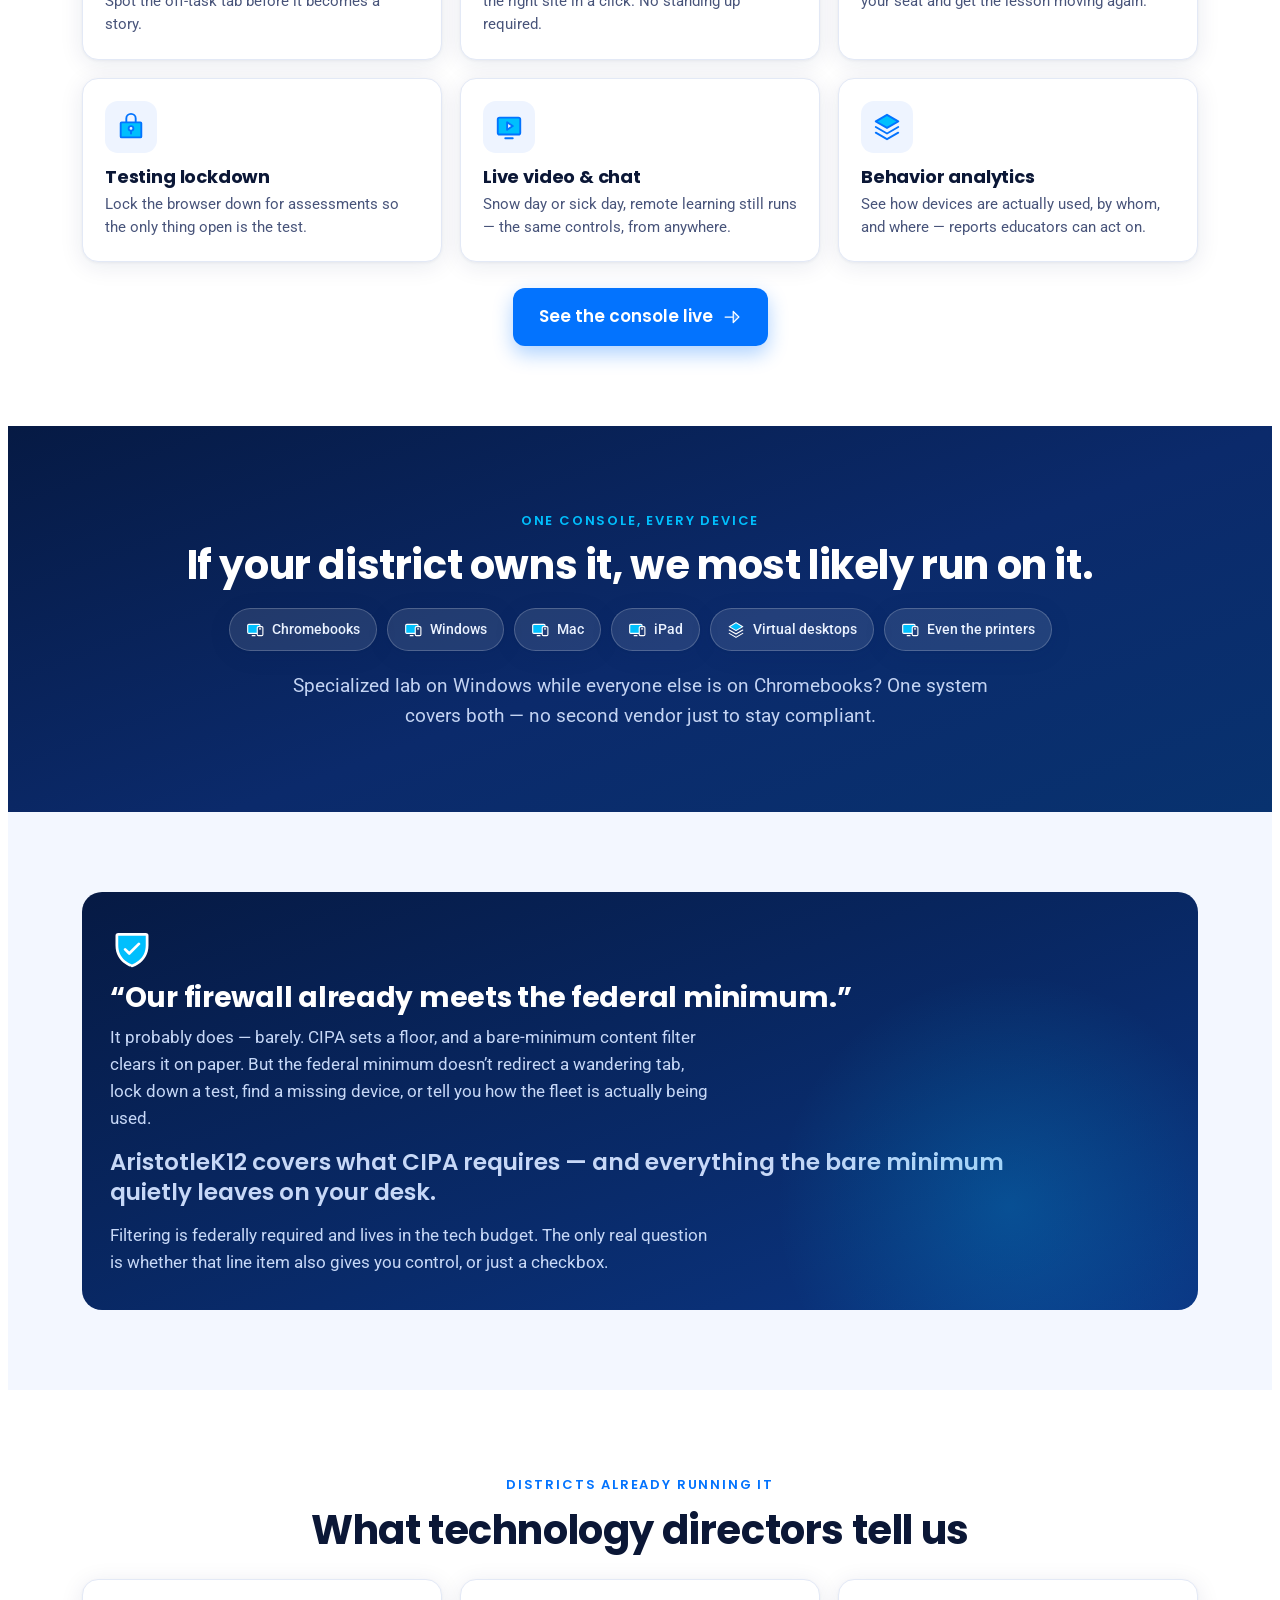
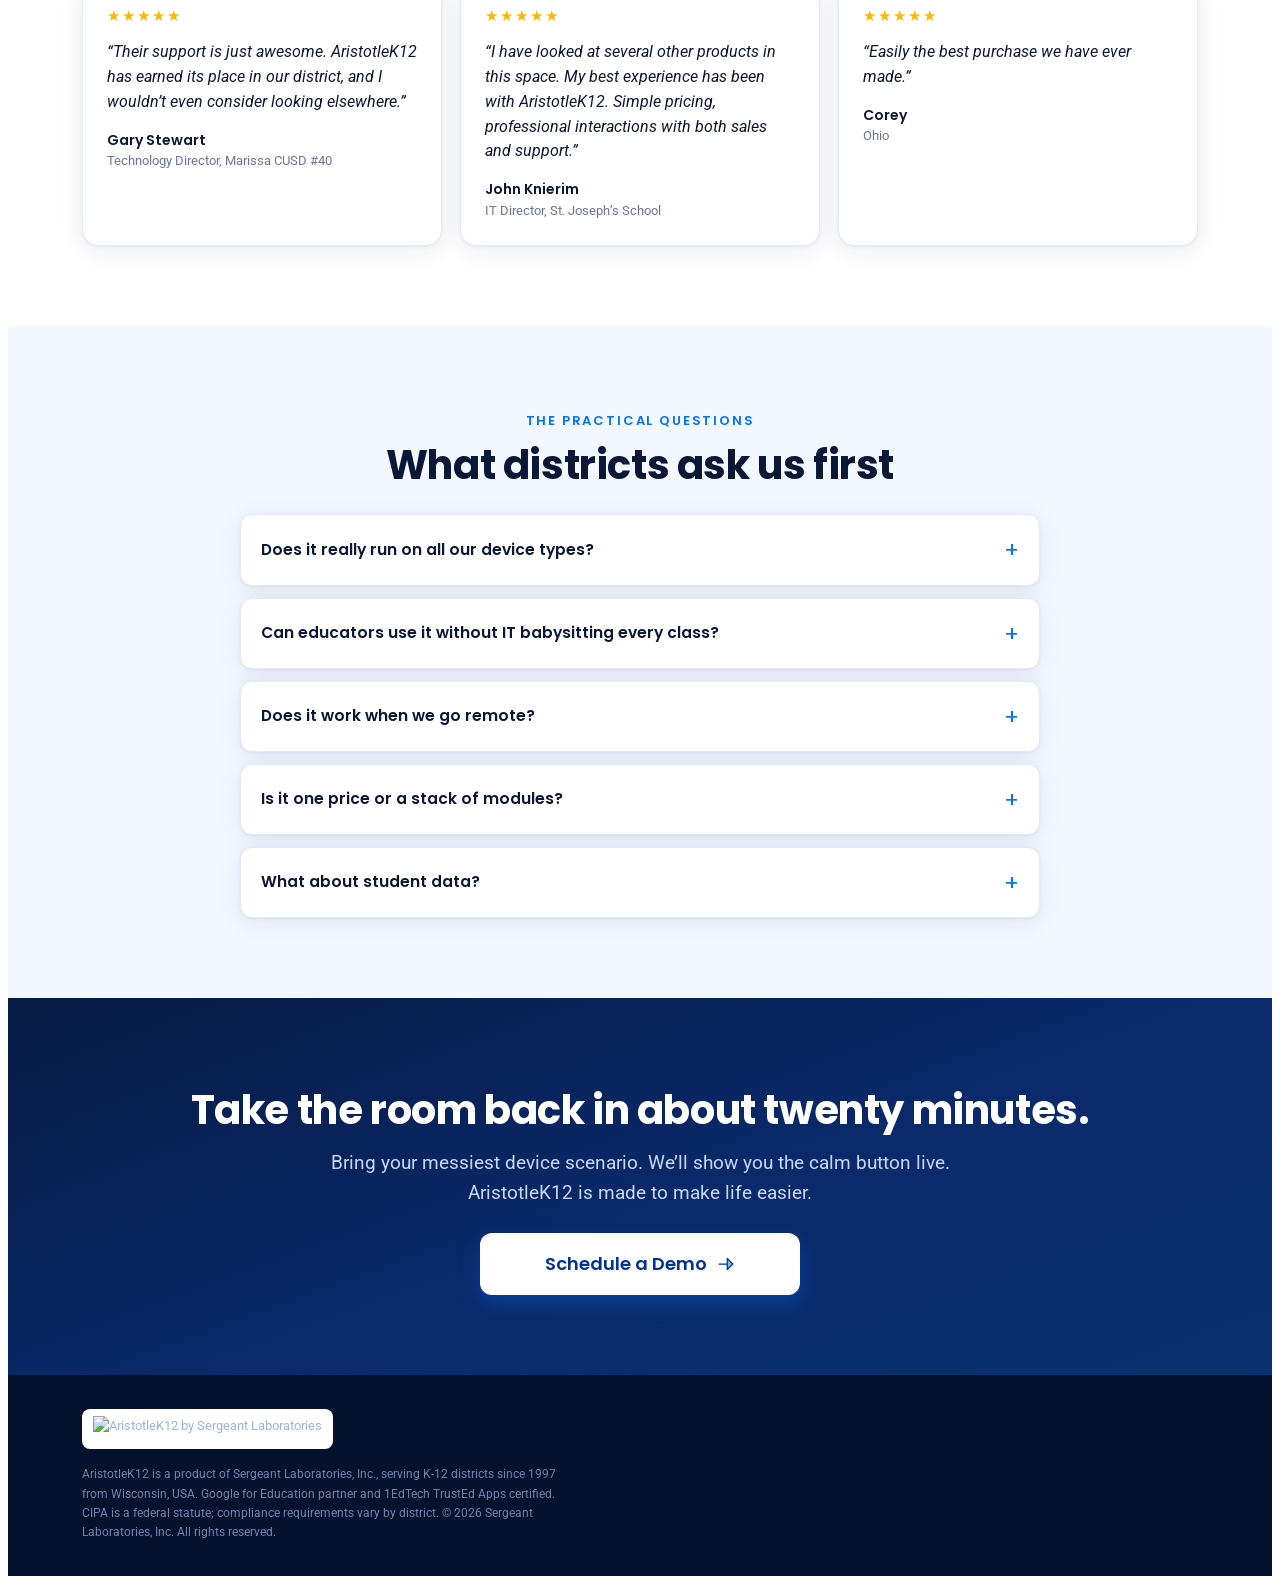
==== commit 6cfef591: "Clean up trust-spine: drop divider lines, icon-led credentials - Remove vertical dividers between st" ====
--- a/classroom-control-software/index.html
+++ b/classroom-control-software/index.html
@@ -94,7 +94,11 @@
     <div class="spine__cell"><div class="spine__num tabnums">14 yr</div><div class="spine__lab">Average customer tenure</div></div>
     <div class="spine__cell"><div class="spine__num tabnums">45 min</div><div class="spine__lab">Avg support response <em>and</em> resolution, by a human</div></div>
     <div class="spine__cell"><div class="spine__num tabnums">0</div><div class="spine__lab">Times we&rsquo;ve viewed, sold, stored, or shared student data</div></div>
-    <div class="spine__quote">Google for Education partner &middot; 1EdTech TrustEd Apps certified &middot; works on every device your district owns</div>
+    <div class="spine__certs">
+      <span class="spine__cert"><i data-ph="graduation-cap" class="ph-duo"></i>Google for Education partner</span>
+      <span class="spine__cert"><i data-ph="certificate" class="ph-duo"></i>1EdTech TrustEd Apps certified</span>
+      <span class="spine__cert"><i data-ph="devices" class="ph-duo"></i>Works on every device your district owns</span>
+    </div>
   </div></div></section>
 
   <!-- ALL-IN-ONE CONTROL STORY -->
--- a/assets/chassis.css
+++ b/assets/chassis.css
@@ -35,8 +35,10 @@
 }
 .sgt-lp img{max-width:100%;display:block}
 .sgt-lp h1,.sgt-lp h2,.sgt-lp h3,.sgt-lp h4{font-family:var(--font-h);color:var(--ink);line-height:1.14;font-weight:700;letter-spacing:-.01em}
-.sgt-lp a{color:var(--blue);text-decoration:none}
+.sgt-lp a{text-decoration:none}
+.sgt-lp a:not(.btn){color:var(--blue)}   /* buttons keep their own text color (fixes blue-on-blue CTA) */
 .sgt-lp strong{color:var(--ink);font-weight:700}
+.hero strong,.section--deep strong,.privacy strong,.finalcta strong{color:#fff}  /* bold stays readable on dark backgrounds */
 .wrap{max-width:var(--maxw);margin:0 auto;padding:0 22px}
 .section{padding:68px 0}
 .section--tint{background:var(--tint)}
@@ -153,8 +155,9 @@
 .spine__cell{padding:20px 12px;position:relative}
 .spine__num{font-family:var(--font-h);font-weight:700;color:var(--blue);font-size:clamp(22px,3vw,30px);line-height:1}
 .spine__lab{font-size:12.5px;color:var(--ink-mute);margin-top:6px;line-height:1.35}
-.spine__quote{grid-column:1/-1;padding:16px 12px 4px;color:var(--ink);font-family:var(--font-h);
-  font-weight:600;font-size:15px;background:var(--tint)}
+.spine__certs{grid-column:1/-1;display:flex;flex-wrap:wrap;justify-content:center;gap:12px 30px;padding:20px 12px 2px;margin-top:8px}
+.spine__cert{display:inline-flex;align-items:center;gap:9px;font-family:var(--font-h);font-weight:600;font-size:14px;color:var(--ink);line-height:1.3}
+.spine__cert .ph{width:20px;height:20px;flex:0 0 auto}
 
 /* ---------- Card grids ---------- */
 .grid{display:grid;gap:18px}
@@ -176,13 +179,15 @@
 .cmp table{width:100%;border-collapse:collapse;min-width:560px}
 .cmp th,.cmp td{padding:15px 16px;text-align:left;border-bottom:1px solid var(--line);font-size:14.5px;vertical-align:top}
 .cmp thead th{font-family:var(--font-h);font-size:14px;background:var(--tint);color:var(--ink)}
-.cmp thead th:nth-child(2){background:linear-gradient(160deg,#0a2660,#0b3684);color:#fff;text-align:center}
-.cmp thead th:nth-child(3){text-align:center;color:var(--ink-mute)}
+.cmp thead th:nth-child(2){background:linear-gradient(160deg,#0a2660,#0b3684);color:#fff;text-align:left}
+.cmp thead th:nth-child(3){text-align:left;color:var(--ink-mute)}
 .cmp tbody td:first-child{font-weight:600;color:var(--ink);font-family:var(--font-h);font-size:13.5px;width:26%}
-.cmp td.us{background:rgba(3,115,254,.05);text-align:center}
-.cmp td.them{text-align:center;color:var(--ink-mute)}
+.cmp td.us{background:rgba(3,115,254,.05);text-align:left}
+.cmp td.them{text-align:left;color:var(--ink-mute)}
 .cmp .rowlab{font-weight:600}
 .cmp td .ph{width:20px;height:20px;margin-right:5px}
+.cmp .cmpcell{display:flex;gap:8px;align-items:flex-start;text-align:left}
+.cmp .cmpcell .ph{margin-right:0;margin-top:1px;flex:0 0 auto}
 .cmp__foot{padding:14px 16px;background:var(--tint);font-size:12.5px;color:var(--ink-mute)}
 
 /* ---------- Privacy contrast band ---------- */
@@ -279,7 +284,7 @@
 /* ---------- Footer ---------- */
 .foot{background:#04122e;color:#9db4dd;padding:34px 0;font-size:13px}
 .foot__grid{display:flex;flex-direction:column;gap:16px}
-.foot img{height:40px;opacity:.95}
+.foot img{height:40px;width:auto;align-self:flex-start;background:#fff;padding:7px 11px;border-radius:8px}  /* white chip so the dark logo reads on the dark footer; width:auto+flex-start stops flex-stretch distortion */
 .foot__legal{font-size:12px;color:#6f83aa;max-width:70ch;line-height:1.6}
 .foot a{color:#c6d6f4}
 
@@ -304,8 +309,7 @@
   .grid-4{grid-template-columns:repeat(4,1fr)}
   .grid-2{grid-template-columns:1fr 1fr}
   .spine__grid{grid-template-columns:repeat(4,1fr)}
-  .spine__cell:not(:last-child)::after{content:"";position:absolute;right:0;top:22%;height:56%;width:1px;background:var(--line)}
-  .spine__quote{grid-column:auto;background:transparent;padding-top:0}
+  .spine__certs{padding-top:20px}
   .steps{grid-template-columns:repeat(3,1fr)}
   .section{padding:80px 0}
 }
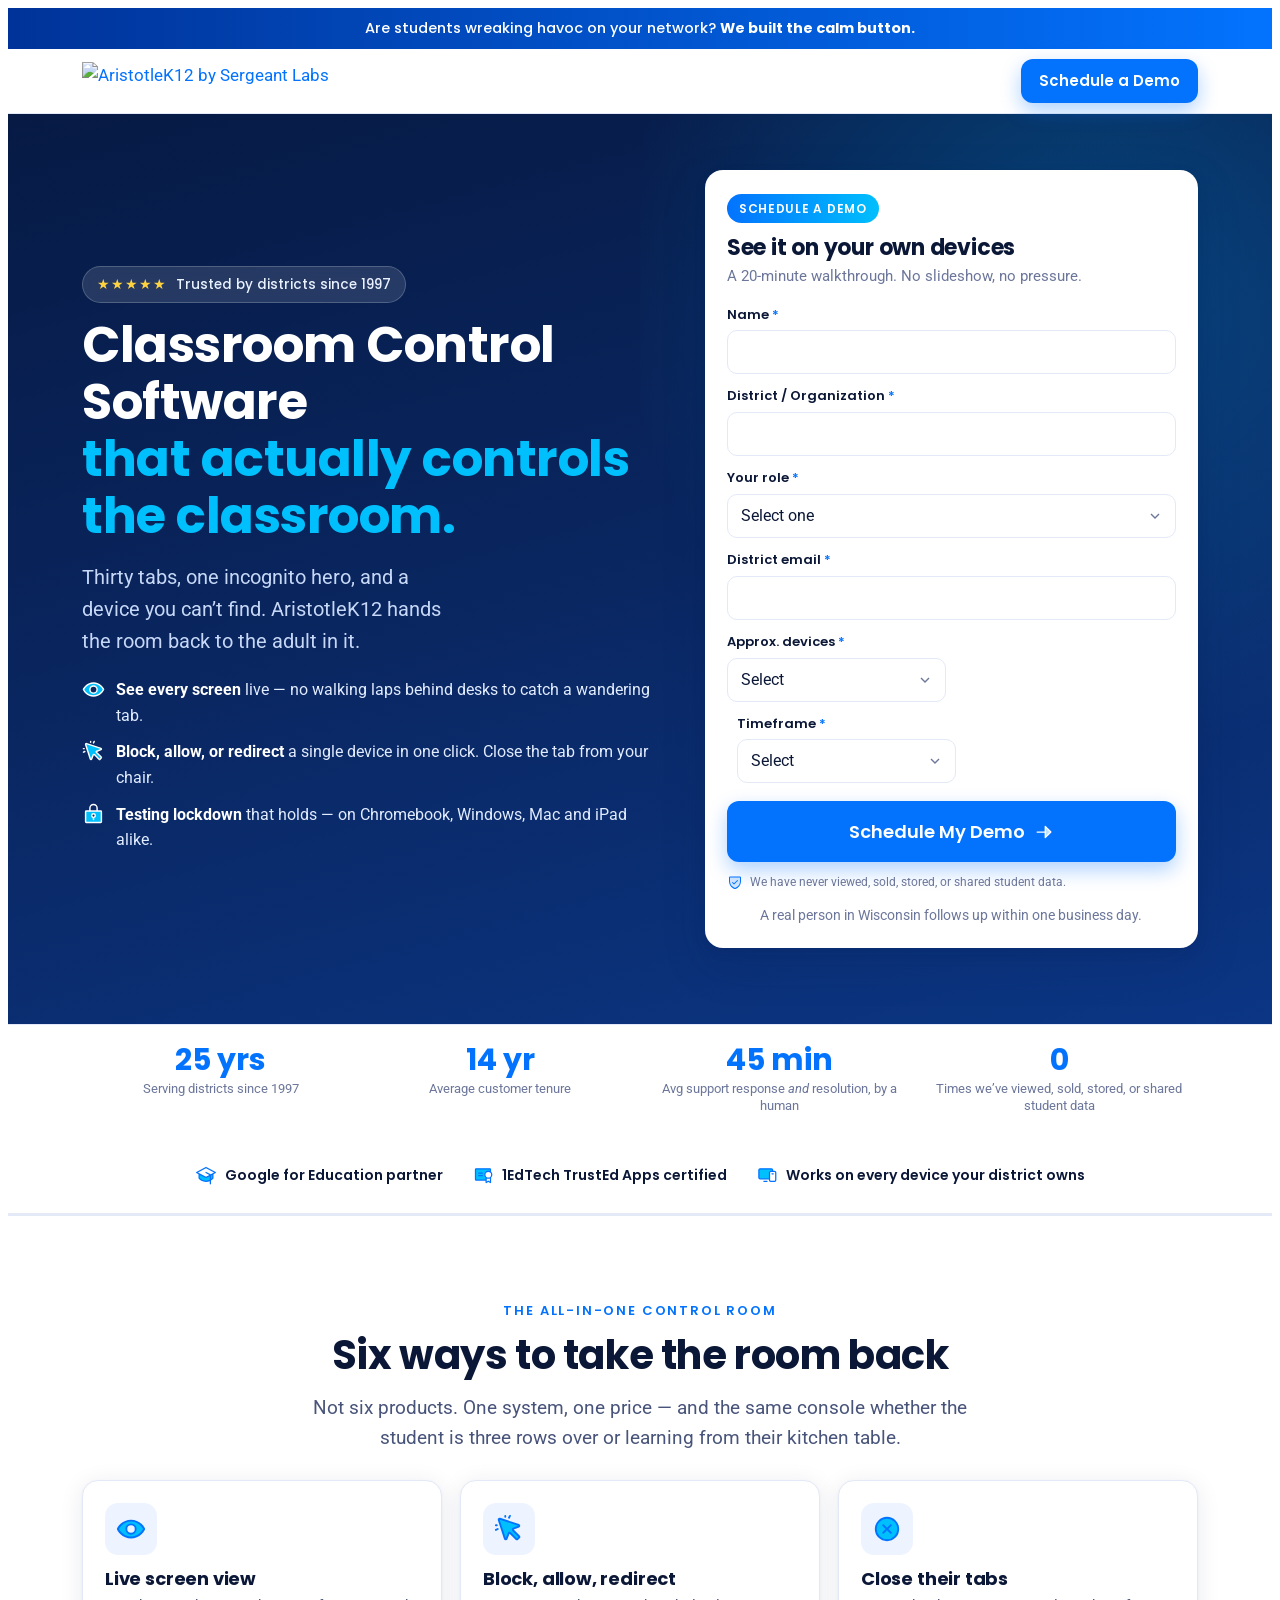
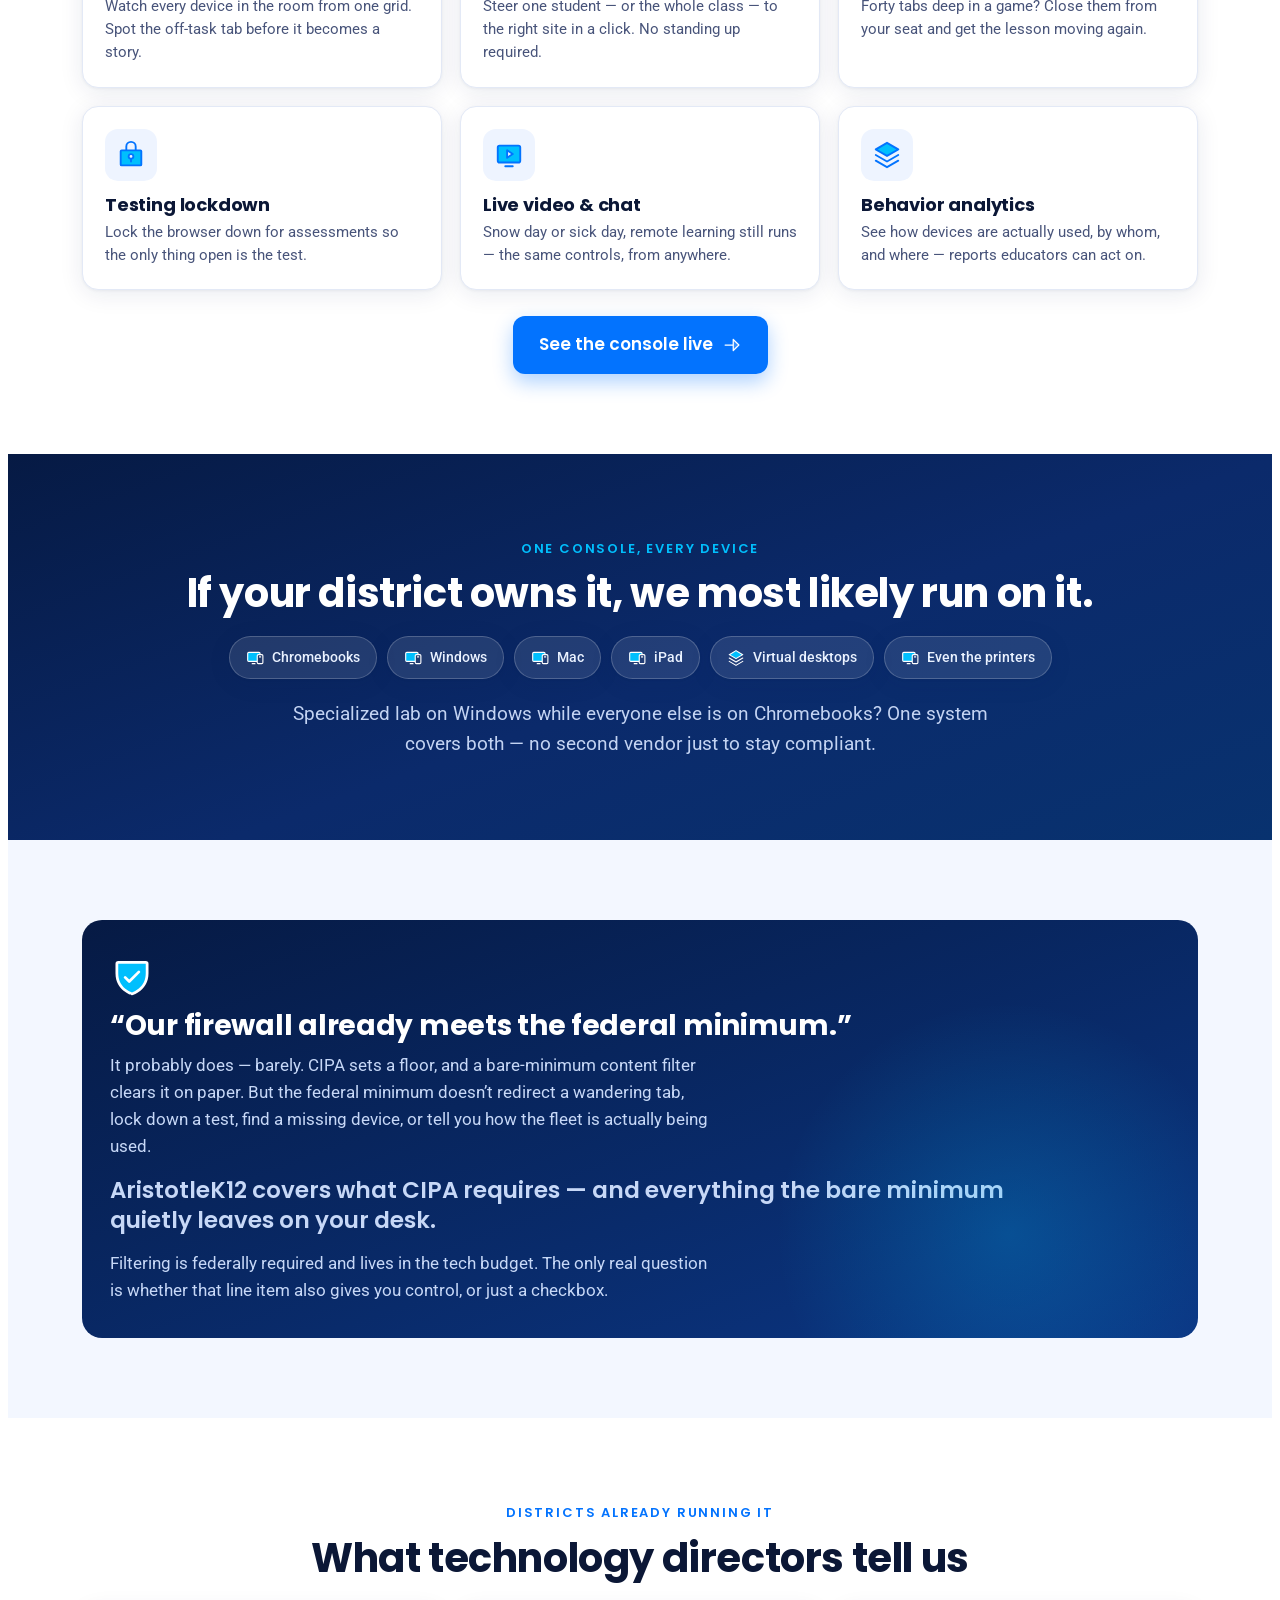
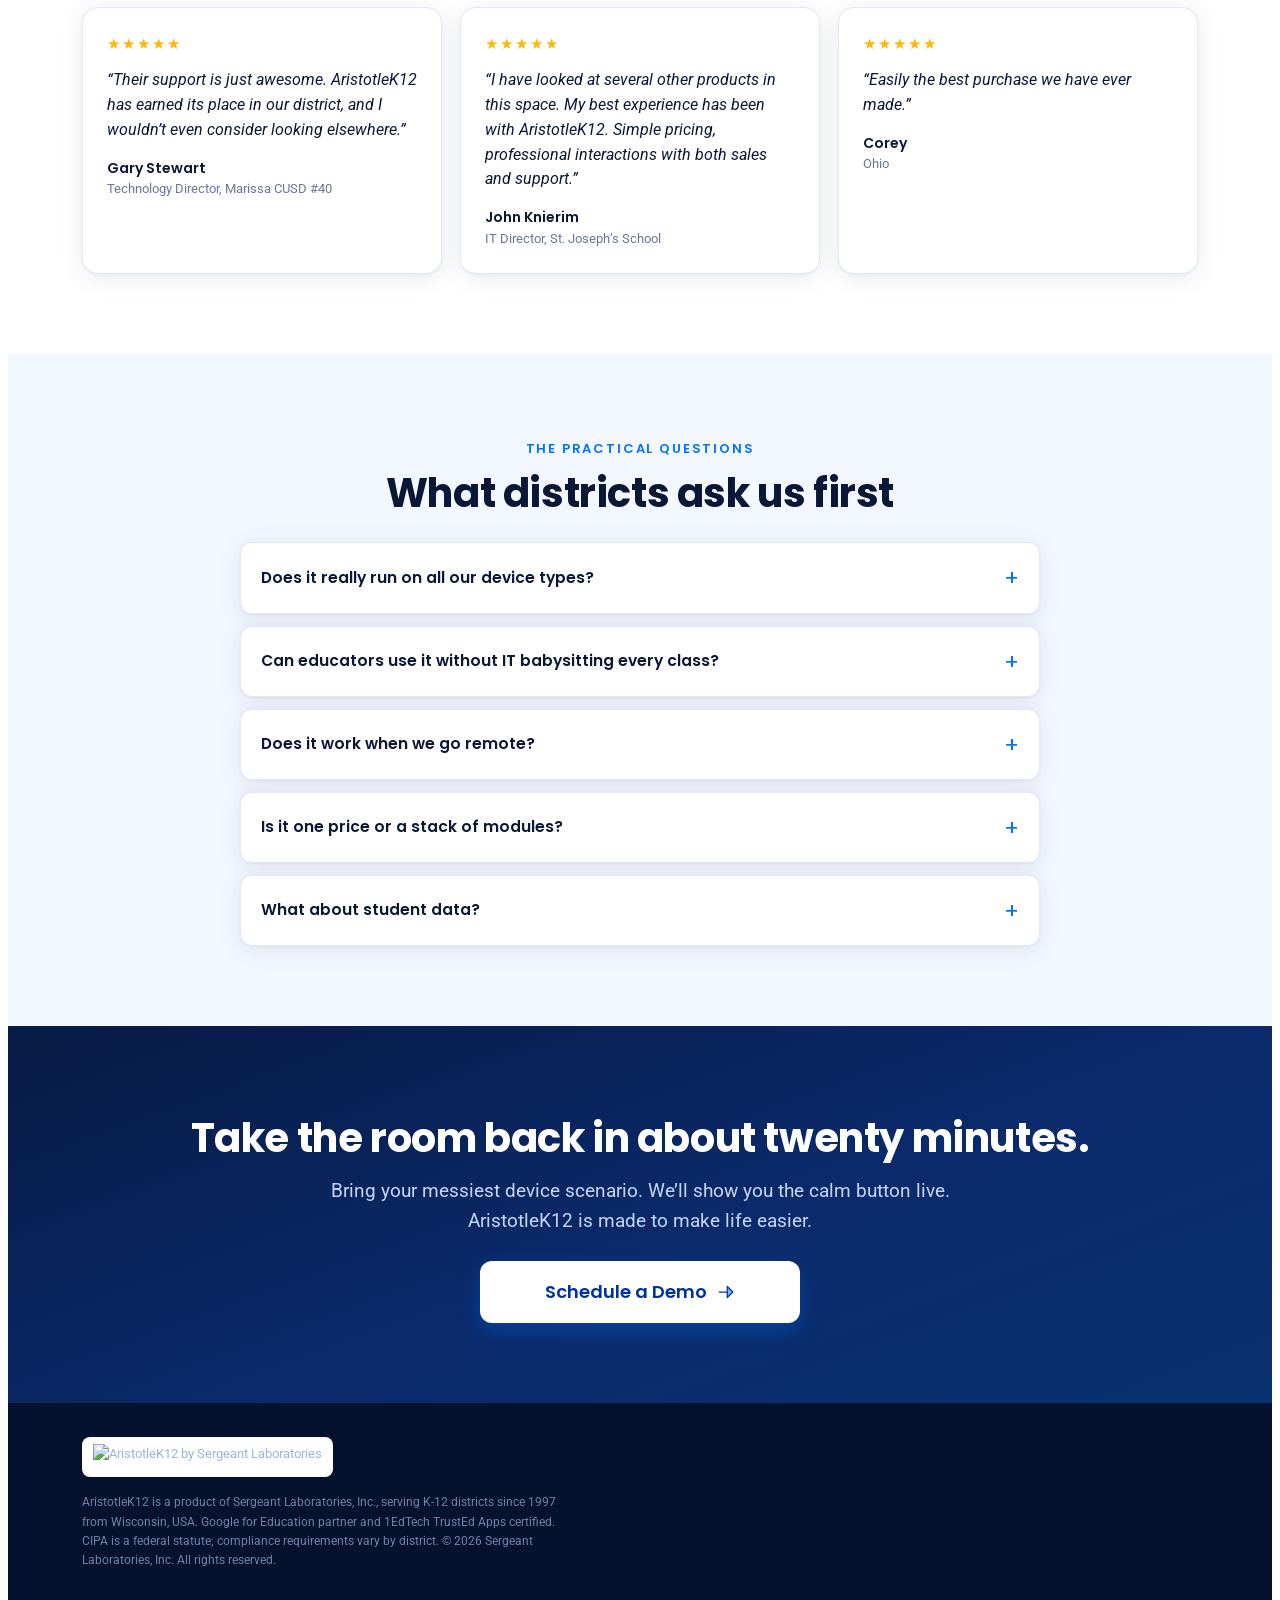
==== commit 1215e825: "SEO/GEO: add JSON-LD schema, llms.txt, canonical tags (audit items 1,3,4) - JSON-LD @graph on all 3 " ====
--- a/classroom-control-software/index.html
+++ b/classroom-control-software/index.html
@@ -12,6 +12,7 @@
   <title>Classroom Control Software for K-12 Districts | AristotleK12 Demo</title>
   <meta name="description" content="Classroom control software that runs the whole building: live screen view, block, redirect, close tabs, testing lockdown - all in one system. CIPA-ready, works on every device, 45-minute human support. Schedule a demo.">
   <meta name="robots" content="noindex,nofollow">
+  <link rel="canonical" href="https://www.sgtlabs.com/classroom-control-software/">
   <link rel="icon" href="https://www.sgtlabs.com/wp-content/uploads/2022/09/cropped-favicon-192x192.png">
   <meta property="og:title" content="Classroom Control Software That Actually Controls the Classroom.">
   <meta property="og:description" content="Live screen view, redirect, lockdown, and every device in one system. Schedule a demo.">
@@ -19,6 +20,46 @@
   <link rel="preconnect" href="https://fonts.gstatic.com" crossorigin>
   <link href="https://fonts.googleapis.com/css2?family=Poppins:wght@500;600;700&family=Roboto:wght@400;500;700&display=swap" rel="stylesheet">
   <link rel="stylesheet" href="../assets/chassis.css">
+  <script type="application/ld+json">
+  {
+    "@context": "https://schema.org",
+    "@graph": [
+      {
+        "@type": "Organization",
+        "@id": "https://www.sgtlabs.com/#organization",
+        "name": "Sergeant Laboratories",
+        "alternateName": "Sgt Labs",
+        "url": "https://www.sgtlabs.com/",
+        "logo": "https://www.sgtlabs.com/wp-content/uploads/2024/01/25th-Anniversary-Logo-02-1.png",
+        "foundingDate": "1997",
+        "areaServed": "US",
+        "sameAs": ["https://www.linkedin.com/company/1784235", "https://twitter.com/Sergeant_Labs", "https://www.facebook.com/aristotlek12"]
+      },
+      {
+        "@type": "SoftwareApplication",
+        "@id": "https://www.sgtlabs.com/#aristotlek12",
+        "name": "AristotleK12",
+        "applicationCategory": "EducationalApplication",
+        "operatingSystem": "ChromeOS, Windows, macOS, iPadOS, Virtual Desktop",
+        "url": "https://www.sgtlabs.com/aristotlek12/",
+        "publisher": { "@id": "https://www.sgtlabs.com/#organization" },
+        "description": "All-in-one K-12 student device management for school districts: content filtering, asset tracking and geolocation, student behavior analytics, and classroom management across every device a district owns."
+      },
+      {
+        "@type": "FAQPage",
+        "@id": "https://www.sgtlabs.com/classroom-control-software/#faq",
+        "url": "https://www.sgtlabs.com/classroom-control-software/",
+        "mainEntity": [
+          { "@type": "Question", "name": "Does it really run on all our device types?", "acceptedAnswer": { "@type": "Answer", "text": "Chromebooks, Windows, Mac, iPad, virtual desktops - and networked printers. Mixed fleets are the norm for us, not the exception." } },
+          { "@type": "Question", "name": "Can educators use it without IT babysitting every class?", "acceptedAnswer": { "@type": "Answer", "text": "Yes. The classroom console is built for the adult in the room: live view, redirect, close tabs and lockdown are one click each. IT sets it up once; educators drive it daily." } },
+          { "@type": "Question", "name": "Does it work when we go remote?", "acceptedAnswer": { "@type": "Answer", "text": "It does. Live video and chat plus the same controls follow the device home - on campus or at the kitchen table." } },
+          { "@type": "Question", "name": "Is it one price or a stack of modules?", "acceptedAnswer": { "@type": "Answer", "text": "One price. Filtering, classroom control, geolocation and analytics are included, and updates and new features are added at no charge." } },
+          { "@type": "Question", "name": "What about student data?", "acceptedAnswer": { "@type": "Answer", "text": "In 25 years we have never viewed, sold, stored, or shared student data. We sign the strictest state Data Privacy Agreements and have no ad-tech parent company." } }
+        ]
+      }
+    ]
+  }
+  </script>
 </head>
 <body data-lp-page="classroom-control-software" data-lp-thankyou="/classroom-control-software/thank-you/">
 <div class="sgt-lp">
--- a/assets/chassis.css
+++ b/assets/chassis.css
@@ -150,12 +150,12 @@
 .ty__cal p{font-size:13.5px;margin-bottom:12px}
 
 /* ---------- Trust spine strip ---------- */
-.spine{background:#fff;border-top:1px solid var(--line);border-bottom:1px solid var(--line)}
+.spine{background:#fff;border-top:1px solid var(--line);border-bottom:3px solid var(--line)}
 .spine__grid{display:grid;grid-template-columns:repeat(2,1fr);gap:2px;text-align:center}
 .spine__cell{padding:20px 12px;position:relative}
 .spine__num{font-family:var(--font-h);font-weight:700;color:var(--blue);font-size:clamp(22px,3vw,30px);line-height:1}
 .spine__lab{font-size:12.5px;color:var(--ink-mute);margin-top:6px;line-height:1.35}
-.spine__certs{grid-column:1/-1;display:flex;flex-wrap:wrap;justify-content:center;gap:12px 30px;padding:20px 12px 2px;margin-top:8px}
+.spine__certs{grid-column:1/-1;display:flex;flex-wrap:wrap;justify-content:center;gap:12px 30px;padding:22px 12px 28px;margin-top:8px}
 .spine__cert{display:inline-flex;align-items:center;gap:9px;font-family:var(--font-h);font-weight:600;font-size:14px;color:var(--ink);line-height:1.3}
 .spine__cert .ph{width:20px;height:20px;flex:0 0 auto}
 
